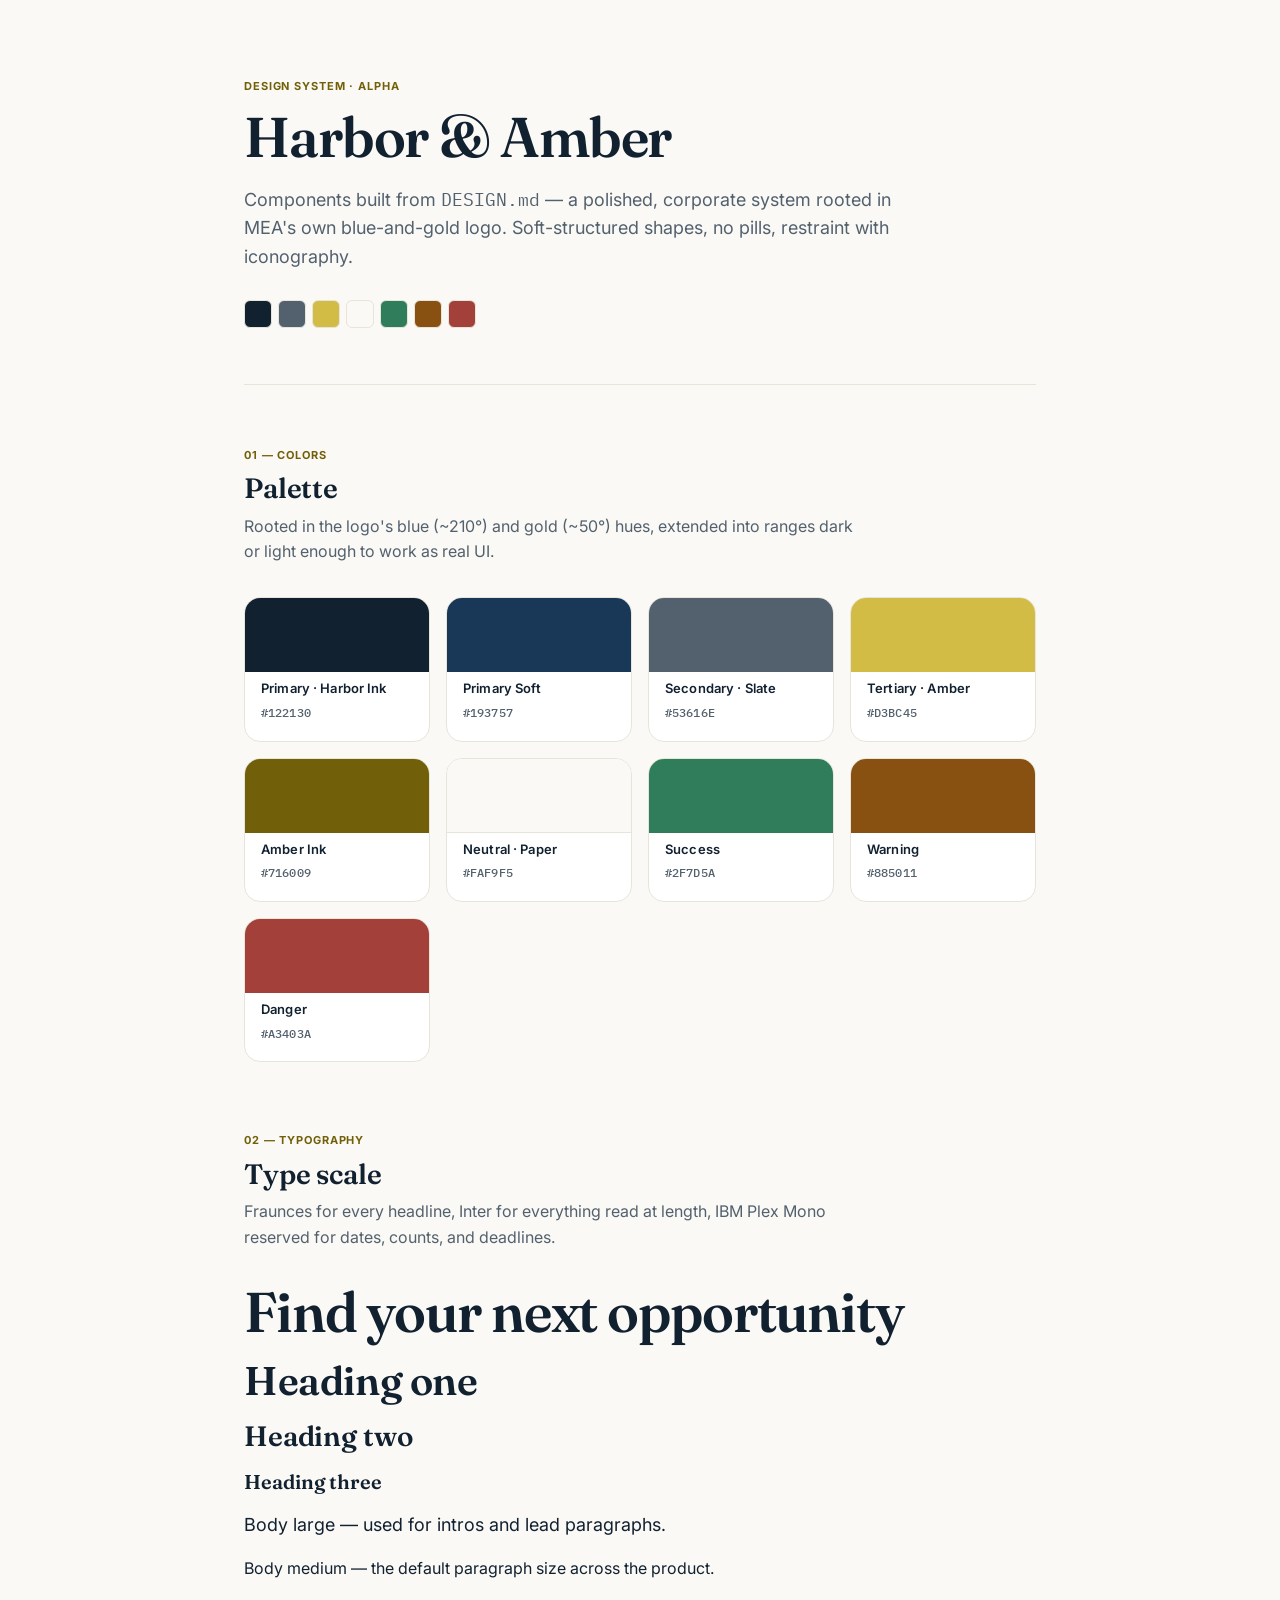
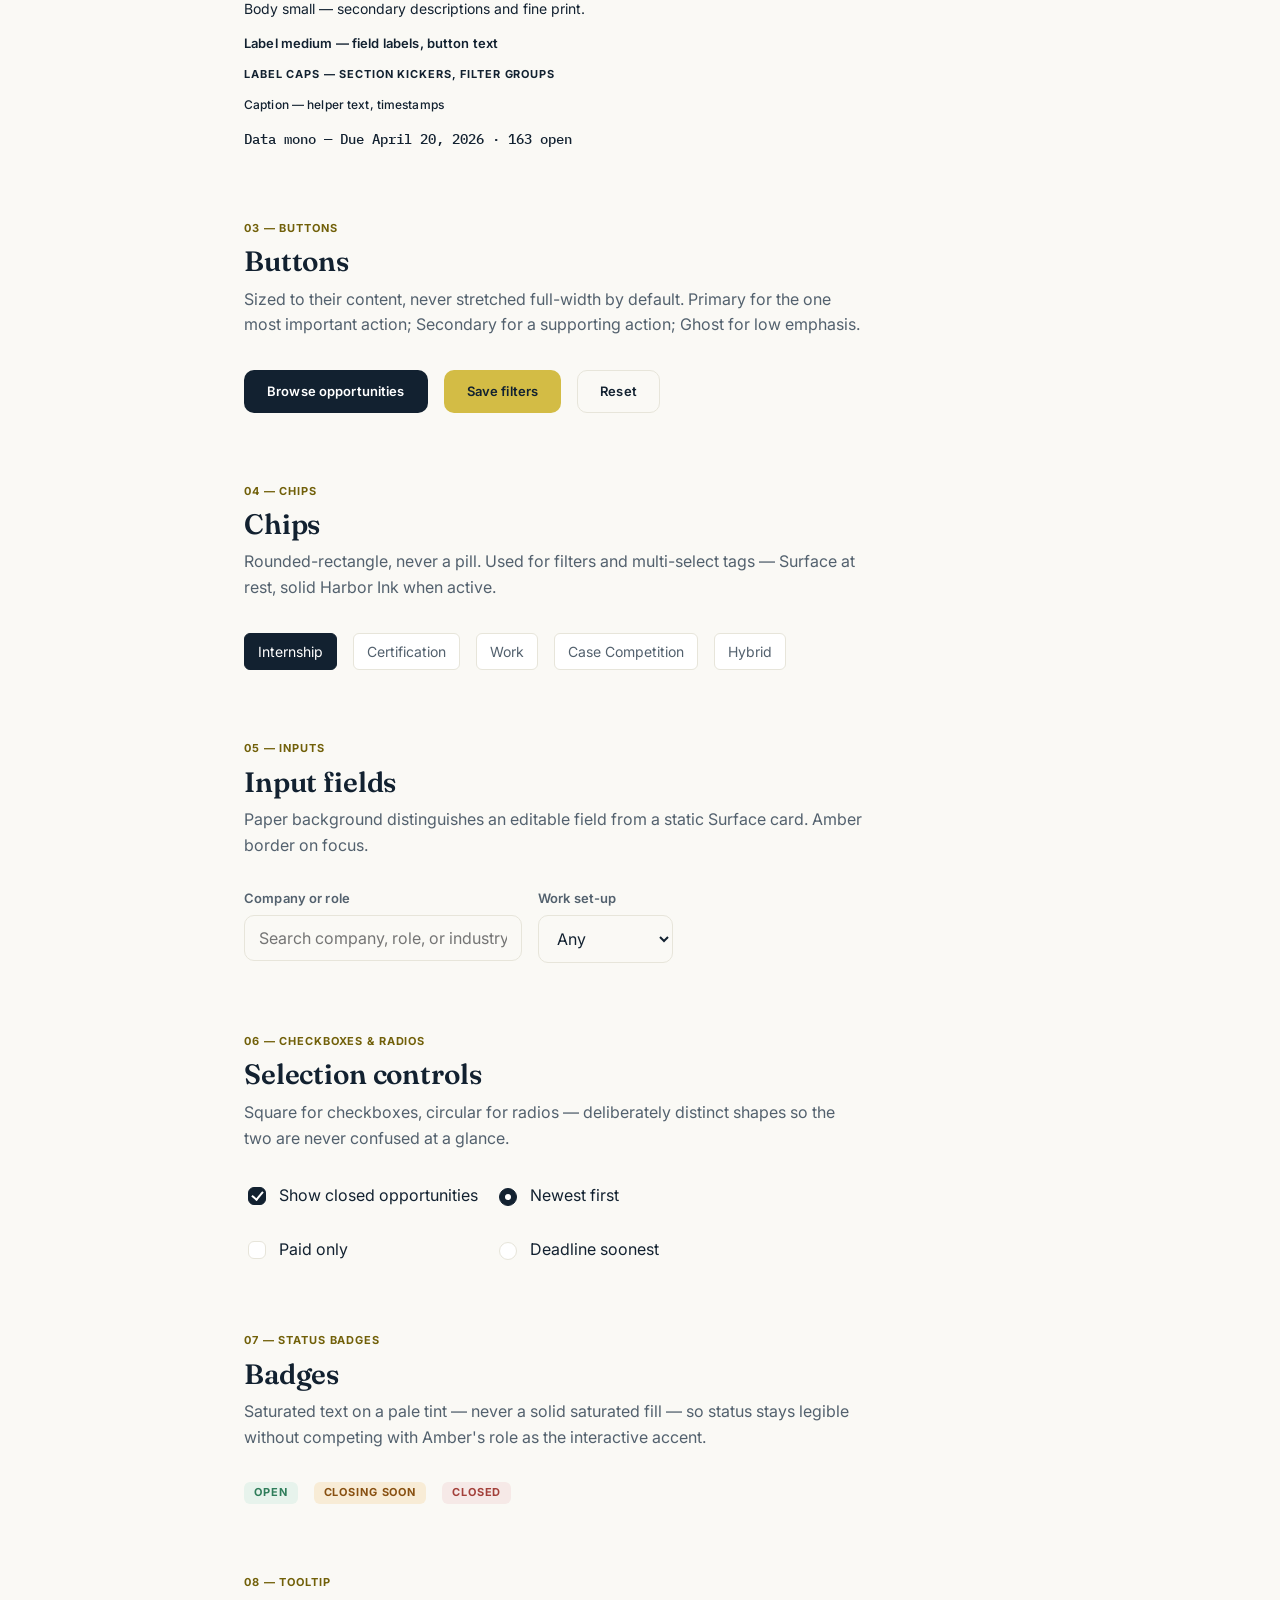
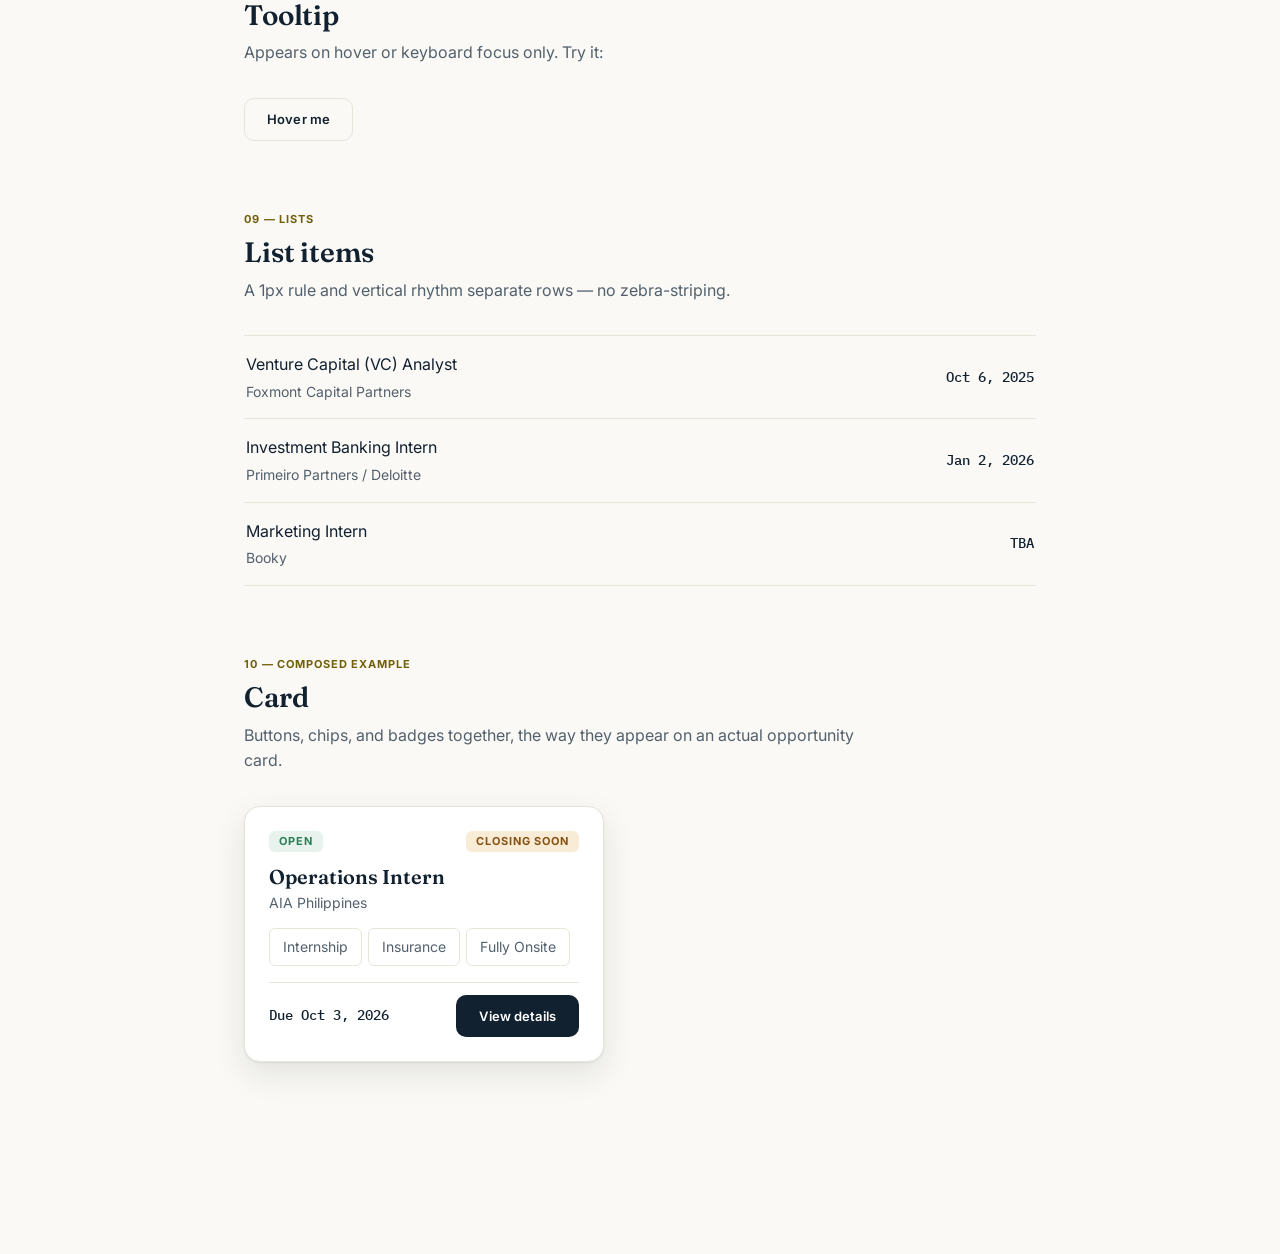
==== components.html @ c2307cd9 "Apply Harbor & Amber design system to the live product page Swaps the ad-hoc navy/gold palette for t" ====
<!doctype html>
<html lang="en">
<head>
<meta charset="utf-8" />
<meta name="viewport" content="width=device-width, initial-scale=1" />
<title>Harbor &amp; Amber — Components</title>
<meta name="description" content="Component showcase for the Harbor & Amber design system (see DESIGN.md)." />
<link rel="preconnect" href="https://fonts.googleapis.com">
<link rel="preconnect" href="https://fonts.gstatic.com" crossorigin>
<link href="https://fonts.googleapis.com/css2?family=Fraunces:ital,wght@0,500;0,600;0,700;1,500&family=Inter:wght@400;500;600;700&family=IBM+Plex+Mono:wght@500;600&display=swap" rel="stylesheet">
<style>
  /* ===== Tokens — mirrors DESIGN.md front matter 1:1 ===== */
  :root{
    --primary:#122130; --primary-strong:#0A141F; --primary-soft:#193757; --on-primary:#FFFFFF;
    --secondary:#53616E; --secondary-tint:#EBF0F4;
    --tertiary:#D3BC45; --tertiary-bright:#E3D06D; --tertiary-ink:#716009; --on-tertiary:var(--primary);
    --neutral:#FAF9F5; --surface:#FFFFFF; --border:#E7E5DA;
    --success:#2F7D5A; --success-bg:#E7F3EC;
    --warning:#885011; --warning-bg:#F8ECD6;
    --danger:#A3403A; --danger-bg:#F6E9E7;

    --r-sm:6px; --r-md:10px; --r-lg:16px; --r-xl:24px; --r-full:9999px;

    --sp-xs:4px; --sp-sm:8px; --sp-md:16px; --sp-lg:24px; --sp-xl:32px; --sp-2xl:48px; --sp-3xl:64px;

    --shadow-contact:0 1px 2px rgba(18,33,48,.08);
    --shadow-ambient:0 12px 32px rgba(18,33,48,.10);
  }

  *{box-sizing:border-box}
  html,body{margin:0;padding:0}
  body{
    background:var(--neutral); color:var(--primary);
    font-family:'Inter',system-ui,sans-serif; font-size:16px; line-height:1.6;
    -webkit-font-smoothing:antialiased;
  }
  .mono{font-family:'IBM Plex Mono',ui-monospace,monospace}

  /* ===== Typography tokens ===== */
  .t-display{font-family:'Fraunces',serif;font-weight:600;font-size:56px;line-height:1.08;letter-spacing:-0.02em;margin:0}
  .t-h1{font-family:'Fraunces',serif;font-weight:600;font-size:40px;line-height:1.12;letter-spacing:-0.01em;margin:0}
  .t-h2{font-family:'Fraunces',serif;font-weight:600;font-size:28px;line-height:1.2;letter-spacing:-0.005em;margin:0}
  .t-h3{font-family:'Fraunces',serif;font-weight:600;font-size:20px;line-height:1.3;margin:0}
  .t-body-lg{font-size:18px;line-height:1.6;font-weight:400;margin:0}
  .t-body-md{font-size:16px;line-height:1.6;font-weight:400;margin:0}
  .t-body-sm{font-size:14px;line-height:1.55;font-weight:400;margin:0}
  .t-label-md{font-size:13px;line-height:1.3;font-weight:600;letter-spacing:0.01em;margin:0}
  .t-label-caps{font-size:11px;line-height:1.2;font-weight:700;letter-spacing:0.08em;text-transform:uppercase;margin:0}
  .t-caption{font-size:12px;line-height:1.4;font-weight:500;letter-spacing:0.01em;margin:0}
  .t-data{font-family:'IBM Plex Mono',monospace;font-size:14px;line-height:1.4;font-weight:500;font-variant-numeric:tabular-nums;margin:0}

  /* ===== Page chrome ===== */
  .page{max-width:840px;margin:0 auto;padding:0 24px 120px}
  header.intro{padding:80px 0 56px;border-bottom:1px solid var(--border);margin-bottom:64px}
  header.intro .kicker{color:var(--tertiary-ink);margin-bottom:14px;display:block}
  header.intro p{color:var(--secondary);max-width:62ch;margin:18px 0 0}
  header.intro .swatchline{display:flex;gap:6px;margin-top:28px}
  header.intro .swatchline span{width:28px;height:28px;border-radius:var(--r-sm);display:block;border:1px solid var(--border)}

  section.spec{margin-bottom:72px}
  section.spec .kicker{display:block;color:var(--tertiary-ink);margin-bottom:10px}
  section.spec .spec-title{margin-bottom:8px}
  section.spec .spec-desc{color:var(--secondary);max-width:62ch;margin-bottom:32px}

  .row{display:flex;flex-wrap:wrap;gap:var(--sp-md);align-items:flex-start}
  .col{display:flex;flex-direction:column;gap:var(--sp-md)}

  /* ===== Colors ===== */
  .swatch-grid{display:grid;grid-template-columns:repeat(auto-fill,minmax(150px,1fr));gap:var(--sp-md)}
  .swatch{border:1px solid var(--border);border-radius:var(--r-lg);overflow:hidden;background:var(--surface)}
  .swatch .fill{height:74px}
  .swatch .meta{padding:var(--sp-sm) var(--sp-md) var(--sp-md)}
  .swatch .meta .name{display:block;margin-bottom:2px}
  .swatch .meta .hex{color:var(--secondary)}

  /* ===== Buttons — soft-structured radius, never a pill, never fullwidth by default ===== */
  .btn{
    display:inline-flex;align-items:center;justify-content:center;
    border-radius:var(--r-md);padding:12px 22px;cursor:pointer;border:1px solid transparent;
    font-family:inherit;transition:background .16s ease,border-color .16s ease,transform .16s ease;
  }
  .btn:active{transform:translateY(1px)}
  .btn-primary{background:var(--primary);color:var(--on-primary)}
  .btn-primary:hover{background:var(--primary-soft)}
  .btn-secondary{background:var(--tertiary);color:var(--on-tertiary)}
  .btn-secondary:hover{background:var(--tertiary-bright)}
  .btn-ghost{background:transparent;color:var(--primary);border-color:var(--border)}
  .btn-ghost:hover{border-color:var(--secondary)}

  /* ===== Chips — rounded-rectangle filters, replaces pill filters ===== */
  .chip{
    display:inline-flex;align-items:center;border:1px solid var(--border);background:var(--surface);
    color:var(--secondary);border-radius:var(--r-sm);padding:7px 13px;cursor:pointer;
    font-family:inherit;transition:all .14s ease;
  }
  .chip:hover{border-color:var(--secondary)}
  .chip.active{background:var(--primary);border-color:var(--primary);color:var(--on-primary)}

  /* ===== Inputs ===== */
  .field{display:flex;flex-direction:column;gap:8px;max-width:320px}
  .field label{color:var(--secondary)}
  .field input, .field select{
    background:var(--neutral);color:var(--primary);border:1px solid var(--border);
    border-radius:var(--r-md);padding:12px 14px;font-family:inherit;font-size:16px;
  }
  .field input:focus, .field select:focus{outline:none;border-color:var(--tertiary);box-shadow:0 0 0 3px rgba(211,188,69,.22)}

  /* ===== Badges ===== */
  .badge{display:inline-flex;align-items:center;border-radius:var(--r-sm);padding:4px 10px}
  .badge-success{background:var(--success-bg);color:var(--success)}
  .badge-warning{background:var(--warning-bg);color:var(--warning)}
  .badge-danger{background:var(--danger-bg);color:var(--danger)}

  /* ===== Checkbox / Radio — square vs circular, deliberately distinct ===== */
  .control-row{display:flex;align-items:center;gap:10px}
  .control-row + .control-row{margin-top:12px}
  .cb, .rd{
    appearance:none;width:18px;height:18px;border:1.5px solid var(--border);background:var(--surface);
    display:inline-block;position:relative;cursor:pointer;flex:none;
  }
  .cb{border-radius:var(--r-sm)}
  .rd{border-radius:var(--r-full)}
  .cb:checked, .rd:checked{background:var(--primary);border-color:var(--primary)}
  .cb:checked::after{
    content:"";position:absolute;left:5px;top:1px;width:5px;height:9px;
    border:solid var(--on-primary);border-width:0 2px 2px 0;transform:rotate(40deg);
  }
  .rd:checked::after{
    content:"";position:absolute;left:5px;top:5px;width:6px;height:6px;border-radius:50%;background:var(--on-primary);
  }

  /* ===== Tooltip ===== */
  .tt-wrap{position:relative;display:inline-block}
  .tt{
    position:absolute;bottom:calc(100% + 8px);left:50%;transform:translateX(-50%) translateY(4px);
    background:var(--primary);color:var(--on-primary);border-radius:var(--r-sm);padding:6px 10px;
    white-space:nowrap;opacity:0;pointer-events:none;transition:opacity .15s ease, transform .15s ease;
  }
  .tt-wrap:hover .tt, .tt-wrap:focus-within .tt{opacity:1;transform:translateX(-50%) translateY(0)}

  /* ===== List ===== */
  .list{border-top:1px solid var(--border)}
  .list-item{
    display:flex;justify-content:space-between;align-items:center;gap:var(--sp-md);
    padding:var(--sp-md) 2px;border-bottom:1px solid var(--border);
  }
  .list-item .li-main{display:flex;flex-direction:column;gap:3px}
  .list-item .li-main .name{color:var(--primary)}
  .list-item .li-main .sub{color:var(--secondary)}

  /* ===== Card (composed example) ===== */
  .demo-card{
    background:var(--surface);border:1px solid var(--border);border-radius:var(--r-lg);
    padding:var(--sp-lg);box-shadow:var(--shadow-contact),var(--shadow-ambient);max-width:360px;
  }
  .demo-card .card-top{display:flex;justify-content:space-between;align-items:flex-start;margin-bottom:12px}
  .demo-card h3{margin:0 0 2px}
  .demo-card .company{color:var(--secondary);margin:0 0 14px}
  .demo-card .chips{display:flex;flex-wrap:wrap;gap:6px;margin-bottom:16px}
  .demo-card .foot{display:flex;justify-content:space-between;align-items:center;padding-top:12px;border-top:1px solid var(--border)}
</style>
</head>
<body>
<div class="page">

  <header class="intro">
    <span class="t-label-caps kicker">Design system · alpha</span>
    <h1 class="t-display">Harbor &amp; Amber</h1>
    <p class="t-body-lg">Components built from <span class="mono">DESIGN.md</span> — a polished,
      corporate system rooted in MEA's own blue-and-gold logo. Soft-structured
      shapes, no pills, restraint with iconography.</p>
    <div class="swatchline" aria-hidden="true">
      <span style="background:var(--primary)"></span>
      <span style="background:var(--secondary)"></span>
      <span style="background:var(--tertiary)"></span>
      <span style="background:var(--neutral);border-color:var(--border)"></span>
      <span style="background:var(--success)"></span>
      <span style="background:var(--warning)"></span>
      <span style="background:var(--danger)"></span>
    </div>
  </header>

  <section class="spec" id="colors">
    <span class="t-label-caps kicker">01 — Colors</span>
    <h2 class="t-h2 spec-title">Palette</h2>
    <p class="t-body-md spec-desc">Rooted in the logo's blue (~210°) and gold (~50°) hues, extended
      into ranges dark or light enough to work as real UI.</p>
    <div class="swatch-grid">
      <div class="swatch"><div class="fill" style="background:var(--primary)"></div>
        <div class="meta"><span class="t-label-md name">Primary · Harbor Ink</span><span class="t-caption mono hex">#122130</span></div></div>
      <div class="swatch"><div class="fill" style="background:var(--primary-soft)"></div>
        <div class="meta"><span class="t-label-md name">Primary Soft</span><span class="t-caption mono hex">#193757</span></div></div>
      <div class="swatch"><div class="fill" style="background:var(--secondary)"></div>
        <div class="meta"><span class="t-label-md name">Secondary · Slate</span><span class="t-caption mono hex">#53616E</span></div></div>
      <div class="swatch"><div class="fill" style="background:var(--tertiary)"></div>
        <div class="meta"><span class="t-label-md name">Tertiary · Amber</span><span class="t-caption mono hex">#D3BC45</span></div></div>
      <div class="swatch"><div class="fill" style="background:var(--tertiary-ink)"></div>
        <div class="meta"><span class="t-label-md name">Amber Ink</span><span class="t-caption mono hex">#716009</span></div></div>
      <div class="swatch"><div class="fill" style="background:var(--neutral);border-bottom:1px solid var(--border)"></div>
        <div class="meta"><span class="t-label-md name">Neutral · Paper</span><span class="t-caption mono hex">#FAF9F5</span></div></div>
      <div class="swatch"><div class="fill" style="background:var(--success)"></div>
        <div class="meta"><span class="t-label-md name">Success</span><span class="t-caption mono hex">#2F7D5A</span></div></div>
      <div class="swatch"><div class="fill" style="background:var(--warning)"></div>
        <div class="meta"><span class="t-label-md name">Warning</span><span class="t-caption mono hex">#885011</span></div></div>
      <div class="swatch"><div class="fill" style="background:var(--danger)"></div>
        <div class="meta"><span class="t-label-md name">Danger</span><span class="t-caption mono hex">#A3403A</span></div></div>
    </div>
  </section>

  <section class="spec" id="type">
    <span class="t-label-caps kicker">02 — Typography</span>
    <h2 class="t-h2 spec-title">Type scale</h2>
    <p class="t-body-md spec-desc">Fraunces for every headline, Inter for everything read at length,
      IBM Plex Mono reserved for dates, counts, and deadlines.</p>
    <div class="col">
      <div class="t-display">Find your next opportunity</div>
      <div class="t-h1">Heading one</div>
      <div class="t-h2">Heading two</div>
      <div class="t-h3">Heading three</div>
      <div class="t-body-lg">Body large — used for intros and lead paragraphs.</div>
      <div class="t-body-md">Body medium — the default paragraph size across the product.</div>
      <div class="t-body-sm">Body small — secondary descriptions and fine print.</div>
      <div class="t-label-md">Label medium — field labels, button text</div>
      <div class="t-label-caps">Label caps — section kickers, filter groups</div>
      <div class="t-caption">Caption — helper text, timestamps</div>
      <div class="t-data">Data mono — Due April 20, 2026 · 163 open</div>
    </div>
  </section>

  <section class="spec" id="buttons">
    <span class="t-label-caps kicker">03 — Buttons</span>
    <h2 class="t-h2 spec-title">Buttons</h2>
    <p class="t-body-md spec-desc">Sized to their content, never stretched full-width by default.
      Primary for the one most important action; Secondary for a supporting action; Ghost for
      low emphasis.</p>
    <div class="row">
      <button class="btn btn-primary t-label-md">Browse opportunities</button>
      <button class="btn btn-secondary t-label-md">Save filters</button>
      <button class="btn btn-ghost t-label-md">Reset</button>
    </div>
  </section>

  <section class="spec" id="chips">
    <span class="t-label-caps kicker">04 — Chips</span>
    <h2 class="t-h2 spec-title">Chips</h2>
    <p class="t-body-md spec-desc">Rounded-rectangle, never a pill. Used for filters and
      multi-select tags — Surface at rest, solid Harbor Ink when active.</p>
    <div class="row">
      <button class="chip t-body-sm active">Internship</button>
      <button class="chip t-body-sm">Certification</button>
      <button class="chip t-body-sm">Work</button>
      <button class="chip t-body-sm">Case Competition</button>
      <button class="chip t-body-sm">Hybrid</button>
    </div>
  </section>

  <section class="spec" id="inputs">
    <span class="t-label-caps kicker">05 — Inputs</span>
    <h2 class="t-h2 spec-title">Input fields</h2>
    <p class="t-body-md spec-desc">Paper background distinguishes an editable field from a static
      Surface card. Amber border on focus.</p>
    <div class="row">
      <div class="field">
        <label class="t-label-md" for="demo-text">Company or role</label>
        <input id="demo-text" type="text" placeholder="Search company, role, or industry…" />
      </div>
      <div class="field">
        <label class="t-label-md" for="demo-select">Work set-up</label>
        <select id="demo-select">
          <option>Any</option>
          <option>Hybrid</option>
          <option>Fully Onsite</option>
          <option>Fully Online</option>
        </select>
      </div>
    </div>
  </section>

  <section class="spec" id="controls">
    <span class="t-label-caps kicker">06 — Checkboxes &amp; Radios</span>
    <h2 class="t-h2 spec-title">Selection controls</h2>
    <p class="t-body-md spec-desc">Square for checkboxes, circular for radios — deliberately
      distinct shapes so the two are never confused at a glance.</p>
    <div class="row">
      <div class="col">
        <label class="control-row t-body-md"><input class="cb" type="checkbox" checked /> Show closed opportunities</label>
        <label class="control-row t-body-md"><input class="cb" type="checkbox" /> Paid only</label>
      </div>
      <div class="col">
        <label class="control-row t-body-md"><input class="rd" type="radio" name="demo-radio" checked /> Newest first</label>
        <label class="control-row t-body-md"><input class="rd" type="radio" name="demo-radio" /> Deadline soonest</label>
      </div>
    </div>
  </section>

  <section class="spec" id="badges">
    <span class="t-label-caps kicker">07 — Status badges</span>
    <h2 class="t-h2 spec-title">Badges</h2>
    <p class="t-body-md spec-desc">Saturated text on a pale tint — never a solid saturated fill —
      so status stays legible without competing with Amber's role as the interactive accent.</p>
    <div class="row">
      <span class="badge badge-success t-label-caps">Open</span>
      <span class="badge badge-warning t-label-caps">Closing soon</span>
      <span class="badge badge-danger t-label-caps">Closed</span>
    </div>
  </section>

  <section class="spec" id="tooltip">
    <span class="t-label-caps kicker">08 — Tooltip</span>
    <h2 class="t-h2 spec-title">Tooltip</h2>
    <p class="t-body-md spec-desc">Appears on hover or keyboard focus only. Try it:</p>
    <span class="tt-wrap">
      <button class="btn btn-ghost t-label-md">Hover me</button>
      <span class="tt t-caption" role="tooltip">Pulled live from the sheet</span>
    </span>
  </section>

  <section class="spec" id="list">
    <span class="t-label-caps kicker">09 — Lists</span>
    <h2 class="t-h2 spec-title">List items</h2>
    <p class="t-body-md spec-desc">A 1px rule and vertical rhythm separate rows — no
      zebra-striping.</p>
    <div class="list">
      <div class="list-item">
        <div class="li-main"><span class="t-body-md name">Venture Capital (VC) Analyst</span><span class="t-body-sm sub">Foxmont Capital Partners</span></div>
        <span class="t-data">Oct 6, 2025</span>
      </div>
      <div class="list-item">
        <div class="li-main"><span class="t-body-md name">Investment Banking Intern</span><span class="t-body-sm sub">Primeiro Partners / Deloitte</span></div>
        <span class="t-data">Jan 2, 2026</span>
      </div>
      <div class="list-item">
        <div class="li-main"><span class="t-body-md name">Marketing Intern</span><span class="t-body-sm sub">Booky</span></div>
        <span class="t-data">TBA</span>
      </div>
    </div>
  </section>

  <section class="spec" id="card">
    <span class="t-label-caps kicker">10 — Composed example</span>
    <h2 class="t-h2 spec-title">Card</h2>
    <p class="t-body-md spec-desc">Buttons, chips, and badges together, the way they appear on an
      actual opportunity card.</p>
    <div class="demo-card">
      <div class="card-top">
        <span class="badge badge-success t-label-caps">Open</span>
        <span class="badge badge-warning t-label-caps">Closing soon</span>
      </div>
      <h3 class="t-h3">Operations Intern</h3>
      <p class="t-body-sm company">AIA Philippines</p>
      <div class="chips">
        <span class="chip t-body-sm">Internship</span>
        <span class="chip t-body-sm">Insurance</span>
        <span class="chip t-body-sm">Fully Onsite</span>
      </div>
      <div class="foot">
        <span class="t-data">Due Oct 3, 2026</span>
        <button class="btn btn-primary t-label-md">View details</button>
      </div>
    </div>
  </section>

</div>
</body>
</html>
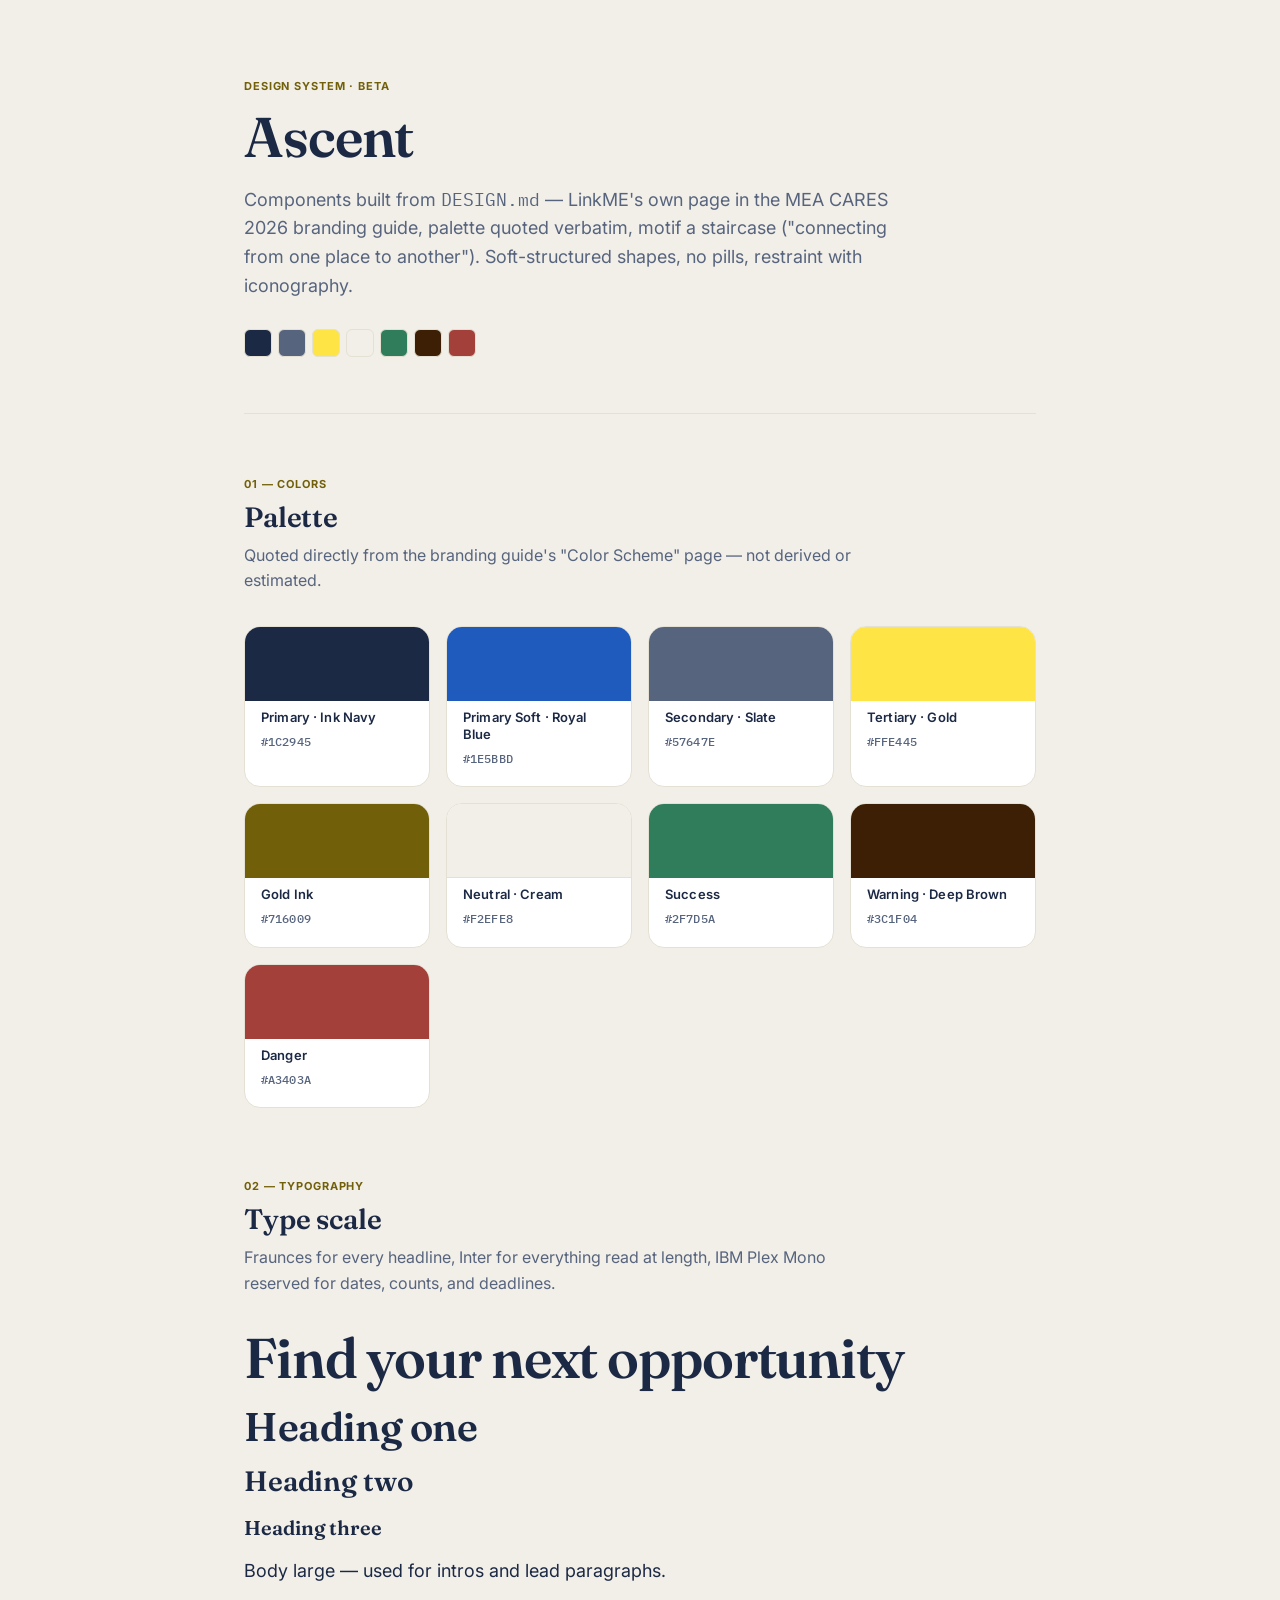
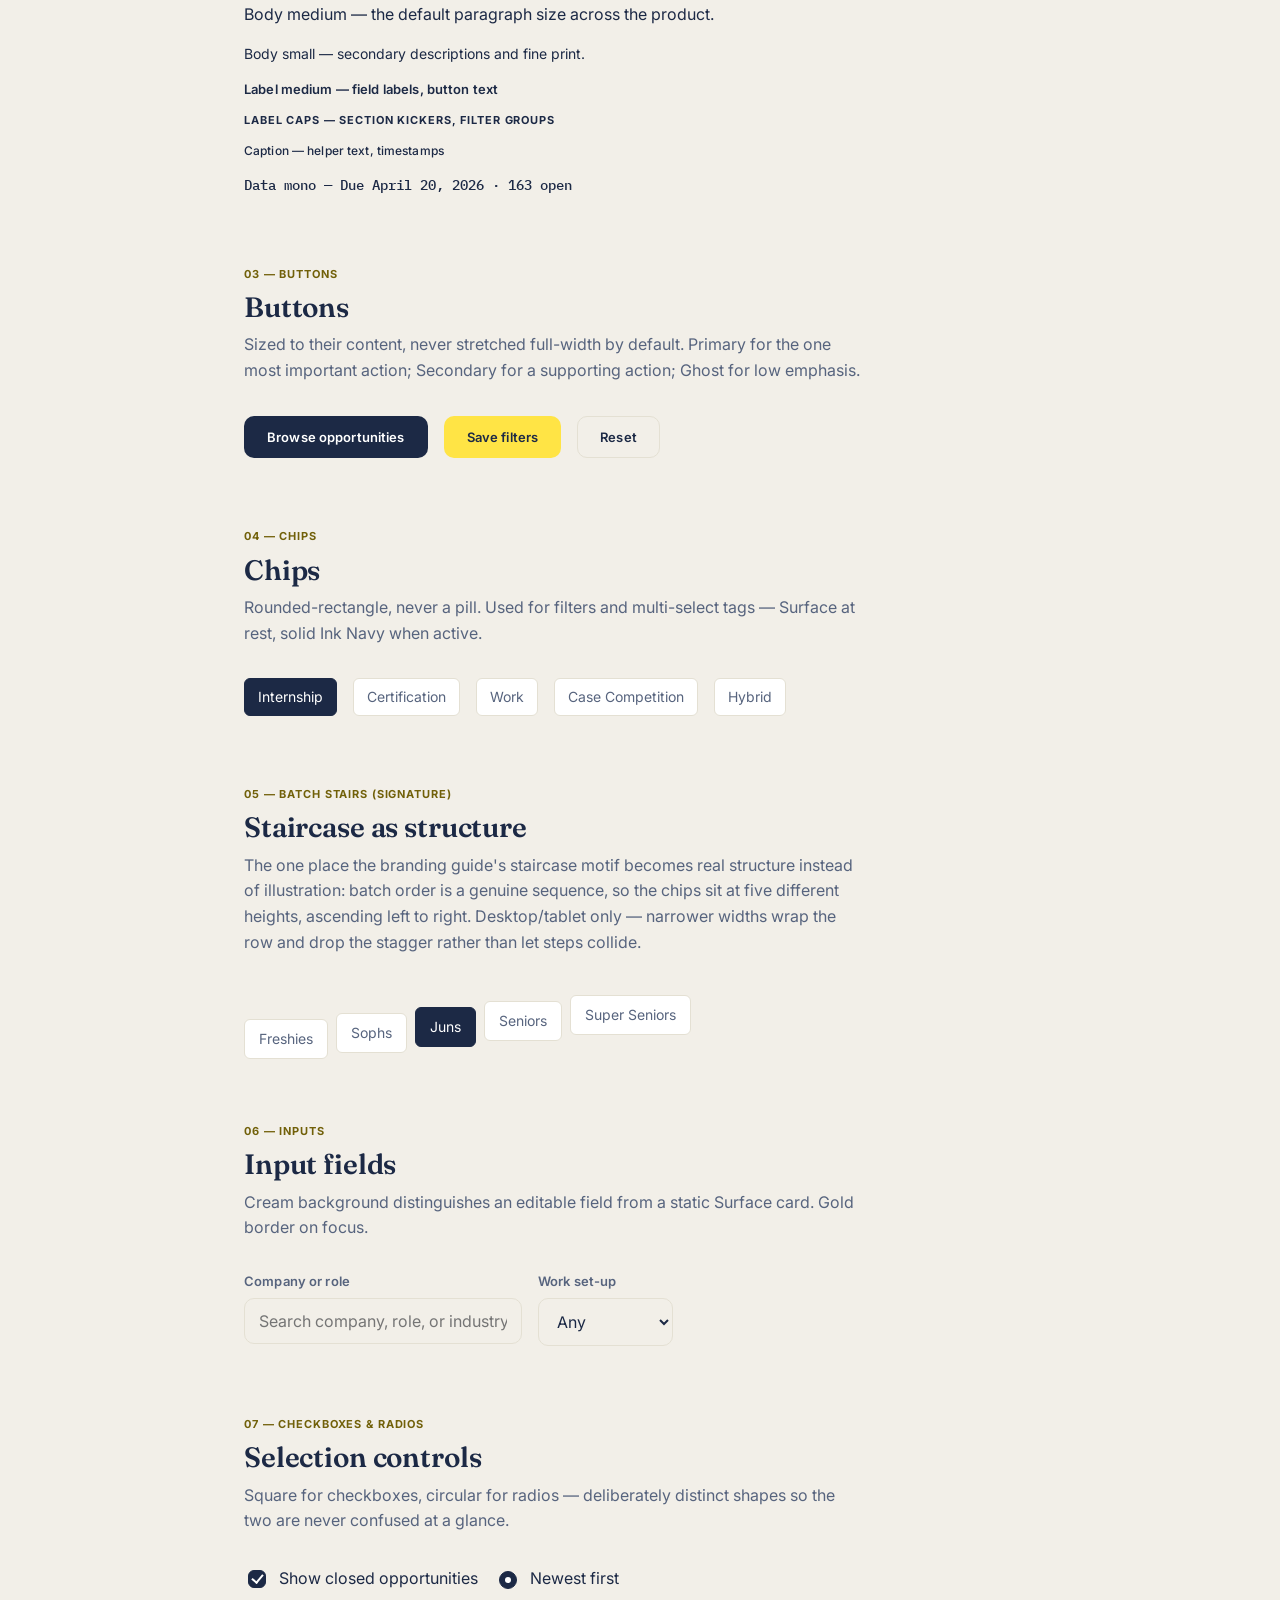
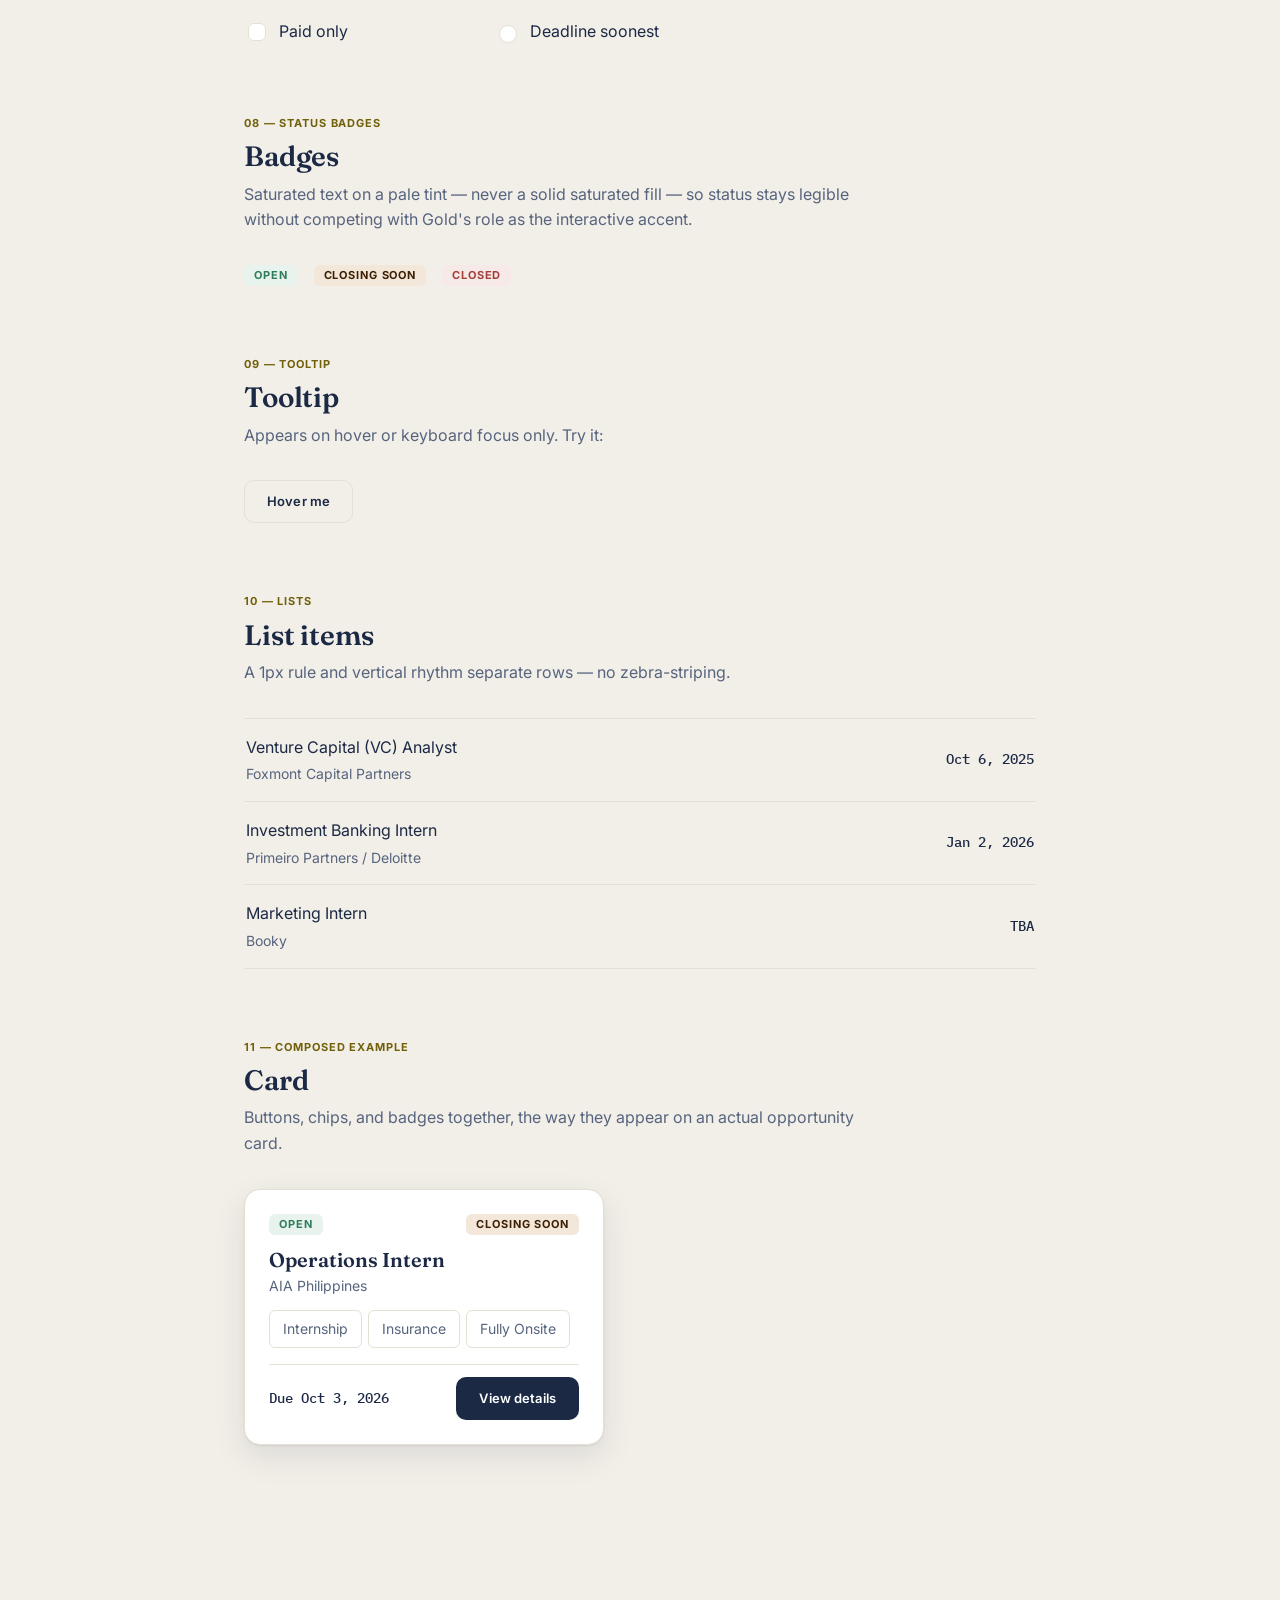
==== commit cd4d09bb: "Rebrand to the official MEA CARES palette and LinkME's staircase motif Swap the invented Harbor & Am" ====
--- a/components.html
+++ b/components.html
@@ -3,28 +3,28 @@
 <head>
 <meta charset="utf-8" />
 <meta name="viewport" content="width=device-width, initial-scale=1" />
-<title>Harbor &amp; Amber — Components</title>
-<meta name="description" content="Component showcase for the Harbor & Amber design system (see DESIGN.md)." />
+<title>Ascent — Components</title>
+<meta name="description" content="Component showcase for the Ascent design system (see DESIGN.md)." />
 <link rel="preconnect" href="https://fonts.googleapis.com">
 <link rel="preconnect" href="https://fonts.gstatic.com" crossorigin>
 <link href="https://fonts.googleapis.com/css2?family=Fraunces:ital,wght@0,500;0,600;0,700;1,500&family=Inter:wght@400;500;600;700&family=IBM+Plex+Mono:wght@500;600&display=swap" rel="stylesheet">
 <style>
   /* ===== Tokens — mirrors DESIGN.md front matter 1:1 ===== */
   :root{
-    --primary:#122130; --primary-strong:#0A141F; --primary-soft:#193757; --on-primary:#FFFFFF;
-    --secondary:#53616E; --secondary-tint:#EBF0F4;
-    --tertiary:#D3BC45; --tertiary-bright:#E3D06D; --tertiary-ink:#716009; --on-tertiary:var(--primary);
-    --neutral:#FAF9F5; --surface:#FFFFFF; --border:#E7E5DA;
+    --primary:#1C2945; --primary-strong:#10182B; --primary-soft:#1E5BBD; --on-primary:#FFFFFF;
+    --secondary:#57647E; --secondary-tint:#EBF0F4;
+    --tertiary:#FFE445; --tertiary-bright:#FFE445; --tertiary-ink:#716009; --on-tertiary:var(--primary);
+    --neutral:#F2EFE8; --surface:#FFFFFF; --border:#E4E0D3;
     --success:#2F7D5A; --success-bg:#E7F3EC;
-    --warning:#885011; --warning-bg:#F8ECD6;
+    --warning:#3C1F04; --warning-bg:#F2E7D8;
     --danger:#A3403A; --danger-bg:#F6E9E7;
 
     --r-sm:6px; --r-md:10px; --r-lg:16px; --r-xl:24px; --r-full:9999px;
 
     --sp-xs:4px; --sp-sm:8px; --sp-md:16px; --sp-lg:24px; --sp-xl:32px; --sp-2xl:48px; --sp-3xl:64px;
 
-    --shadow-contact:0 1px 2px rgba(18,33,48,.08);
-    --shadow-ambient:0 12px 32px rgba(18,33,48,.10);
+    --shadow-contact:0 1px 2px rgba(28,41,69,.08);
+    --shadow-ambient:0 12px 32px rgba(28,41,69,.10);
   }
 
   *{box-sizing:border-box}
@@ -96,6 +96,15 @@
   .chip:hover{border-color:var(--secondary)}
   .chip.active{background:var(--primary);border-color:var(--primary);color:var(--on-primary)}
 
+  /* ===== Batch stairs — the signature motif as structure, not decoration ===== */
+  .stairs-row{display:flex;gap:8px;align-items:flex-end;padding:20px 0 6px}
+  .stairs-row .chip{text-align:center;padding:8px 14px}
+  .stairs-row .chip:nth-child(1){transform:translateY(12px)}
+  .stairs-row .chip:nth-child(2){transform:translateY(6px)}
+  .stairs-row .chip:nth-child(3){transform:translateY(0)}
+  .stairs-row .chip:nth-child(4){transform:translateY(-6px)}
+  .stairs-row .chip:nth-child(5){transform:translateY(-12px)}
+
   /* ===== Inputs ===== */
   .field{display:flex;flex-direction:column;gap:8px;max-width:320px}
   .field label{color:var(--secondary)}
@@ -103,7 +112,7 @@
     background:var(--neutral);color:var(--primary);border:1px solid var(--border);
     border-radius:var(--r-md);padding:12px 14px;font-family:inherit;font-size:16px;
   }
-  .field input:focus, .field select:focus{outline:none;border-color:var(--tertiary);box-shadow:0 0 0 3px rgba(211,188,69,.22)}
+  .field input:focus, .field select:focus{outline:none;border-color:var(--tertiary);box-shadow:0 0 0 3px rgba(255,228,69,.22)}
 
   /* ===== Badges ===== */
   .badge{display:inline-flex;align-items:center;border-radius:var(--r-sm);padding:4px 10px}
@@ -164,11 +173,12 @@
 <div class="page">
 
   <header class="intro">
-    <span class="t-label-caps kicker">Design system · alpha</span>
-    <h1 class="t-display">Harbor &amp; Amber</h1>
-    <p class="t-body-lg">Components built from <span class="mono">DESIGN.md</span> — a polished,
-      corporate system rooted in MEA's own blue-and-gold logo. Soft-structured
-      shapes, no pills, restraint with iconography.</p>
+    <span class="t-label-caps kicker">Design system · beta</span>
+    <h1 class="t-display">Ascent</h1>
+    <p class="t-body-lg">Components built from <span class="mono">DESIGN.md</span> — LinkME's own
+      page in the MEA CARES 2026 branding guide, palette quoted verbatim, motif a staircase
+      ("connecting from one place to another"). Soft-structured shapes, no pills, restraint with
+      iconography.</p>
     <div class="swatchline" aria-hidden="true">
       <span style="background:var(--primary)"></span>
       <span style="background:var(--secondary)"></span>
@@ -183,25 +193,25 @@
   <section class="spec" id="colors">
     <span class="t-label-caps kicker">01 — Colors</span>
     <h2 class="t-h2 spec-title">Palette</h2>
-    <p class="t-body-md spec-desc">Rooted in the logo's blue (~210°) and gold (~50°) hues, extended
-      into ranges dark or light enough to work as real UI.</p>
+    <p class="t-body-md spec-desc">Quoted directly from the branding guide's "Color Scheme" page —
+      not derived or estimated.</p>
     <div class="swatch-grid">
       <div class="swatch"><div class="fill" style="background:var(--primary)"></div>
-        <div class="meta"><span class="t-label-md name">Primary · Harbor Ink</span><span class="t-caption mono hex">#122130</span></div></div>
+        <div class="meta"><span class="t-label-md name">Primary · Ink Navy</span><span class="t-caption mono hex">#1C2945</span></div></div>
       <div class="swatch"><div class="fill" style="background:var(--primary-soft)"></div>
-        <div class="meta"><span class="t-label-md name">Primary Soft</span><span class="t-caption mono hex">#193757</span></div></div>
+        <div class="meta"><span class="t-label-md name">Primary Soft · Royal Blue</span><span class="t-caption mono hex">#1E5BBD</span></div></div>
       <div class="swatch"><div class="fill" style="background:var(--secondary)"></div>
-        <div class="meta"><span class="t-label-md name">Secondary · Slate</span><span class="t-caption mono hex">#53616E</span></div></div>
+        <div class="meta"><span class="t-label-md name">Secondary · Slate</span><span class="t-caption mono hex">#57647E</span></div></div>
       <div class="swatch"><div class="fill" style="background:var(--tertiary)"></div>
-        <div class="meta"><span class="t-label-md name">Tertiary · Amber</span><span class="t-caption mono hex">#D3BC45</span></div></div>
+        <div class="meta"><span class="t-label-md name">Tertiary · Gold</span><span class="t-caption mono hex">#FFE445</span></div></div>
       <div class="swatch"><div class="fill" style="background:var(--tertiary-ink)"></div>
-        <div class="meta"><span class="t-label-md name">Amber Ink</span><span class="t-caption mono hex">#716009</span></div></div>
+        <div class="meta"><span class="t-label-md name">Gold Ink</span><span class="t-caption mono hex">#716009</span></div></div>
       <div class="swatch"><div class="fill" style="background:var(--neutral);border-bottom:1px solid var(--border)"></div>
-        <div class="meta"><span class="t-label-md name">Neutral · Paper</span><span class="t-caption mono hex">#FAF9F5</span></div></div>
+        <div class="meta"><span class="t-label-md name">Neutral · Cream</span><span class="t-caption mono hex">#F2EFE8</span></div></div>
       <div class="swatch"><div class="fill" style="background:var(--success)"></div>
         <div class="meta"><span class="t-label-md name">Success</span><span class="t-caption mono hex">#2F7D5A</span></div></div>
       <div class="swatch"><div class="fill" style="background:var(--warning)"></div>
-        <div class="meta"><span class="t-label-md name">Warning</span><span class="t-caption mono hex">#885011</span></div></div>
+        <div class="meta"><span class="t-label-md name">Warning · Deep Brown</span><span class="t-caption mono hex">#3C1F04</span></div></div>
       <div class="swatch"><div class="fill" style="background:var(--danger)"></div>
         <div class="meta"><span class="t-label-md name">Danger</span><span class="t-caption mono hex">#A3403A</span></div></div>
     </div>
@@ -244,7 +254,7 @@
     <span class="t-label-caps kicker">04 — Chips</span>
     <h2 class="t-h2 spec-title">Chips</h2>
     <p class="t-body-md spec-desc">Rounded-rectangle, never a pill. Used for filters and
-      multi-select tags — Surface at rest, solid Harbor Ink when active.</p>
+      multi-select tags — Surface at rest, solid Ink Navy when active.</p>
     <div class="row">
       <button class="chip t-body-sm active">Internship</button>
       <button class="chip t-body-sm">Certification</button>
@@ -254,11 +264,27 @@
     </div>
   </section>
 
+  <section class="spec" id="stairs">
+    <span class="t-label-caps kicker">05 — Batch stairs (signature)</span>
+    <h2 class="t-h2 spec-title">Staircase as structure</h2>
+    <p class="t-body-md spec-desc">The one place the branding guide's staircase motif becomes real
+      structure instead of illustration: batch order is a genuine sequence, so the chips sit at
+      five different heights, ascending left to right. Desktop/tablet only — narrower widths wrap
+      the row and drop the stagger rather than let steps collide.</p>
+    <div class="stairs-row">
+      <button class="chip t-body-sm">Freshies</button>
+      <button class="chip t-body-sm">Sophs</button>
+      <button class="chip t-body-sm active">Juns</button>
+      <button class="chip t-body-sm">Seniors</button>
+      <button class="chip t-body-sm">Super Seniors</button>
+    </div>
+  </section>
+
   <section class="spec" id="inputs">
-    <span class="t-label-caps kicker">05 — Inputs</span>
+    <span class="t-label-caps kicker">06 — Inputs</span>
     <h2 class="t-h2 spec-title">Input fields</h2>
-    <p class="t-body-md spec-desc">Paper background distinguishes an editable field from a static
-      Surface card. Amber border on focus.</p>
+    <p class="t-body-md spec-desc">Cream background distinguishes an editable field from a static
+      Surface card. Gold border on focus.</p>
     <div class="row">
       <div class="field">
         <label class="t-label-md" for="demo-text">Company or role</label>
@@ -277,7 +303,7 @@
   </section>
 
   <section class="spec" id="controls">
-    <span class="t-label-caps kicker">06 — Checkboxes &amp; Radios</span>
+    <span class="t-label-caps kicker">07 — Checkboxes &amp; Radios</span>
     <h2 class="t-h2 spec-title">Selection controls</h2>
     <p class="t-body-md spec-desc">Square for checkboxes, circular for radios — deliberately
       distinct shapes so the two are never confused at a glance.</p>
@@ -294,10 +320,10 @@
   </section>
 
   <section class="spec" id="badges">
-    <span class="t-label-caps kicker">07 — Status badges</span>
+    <span class="t-label-caps kicker">08 — Status badges</span>
     <h2 class="t-h2 spec-title">Badges</h2>
     <p class="t-body-md spec-desc">Saturated text on a pale tint — never a solid saturated fill —
-      so status stays legible without competing with Amber's role as the interactive accent.</p>
+      so status stays legible without competing with Gold's role as the interactive accent.</p>
     <div class="row">
       <span class="badge badge-success t-label-caps">Open</span>
       <span class="badge badge-warning t-label-caps">Closing soon</span>
@@ -306,7 +332,7 @@
   </section>
 
   <section class="spec" id="tooltip">
-    <span class="t-label-caps kicker">08 — Tooltip</span>
+    <span class="t-label-caps kicker">09 — Tooltip</span>
     <h2 class="t-h2 spec-title">Tooltip</h2>
     <p class="t-body-md spec-desc">Appears on hover or keyboard focus only. Try it:</p>
     <span class="tt-wrap">
@@ -316,7 +342,7 @@
   </section>
 
   <section class="spec" id="list">
-    <span class="t-label-caps kicker">09 — Lists</span>
+    <span class="t-label-caps kicker">10 — Lists</span>
     <h2 class="t-h2 spec-title">List items</h2>
     <p class="t-body-md spec-desc">A 1px rule and vertical rhythm separate rows — no
       zebra-striping.</p>
@@ -337,7 +363,7 @@
   </section>
 
   <section class="spec" id="card">
-    <span class="t-label-caps kicker">10 — Composed example</span>
+    <span class="t-label-caps kicker">11 — Composed example</span>
     <h2 class="t-h2 spec-title">Card</h2>
     <p class="t-body-md spec-desc">Buttons, chips, and badges together, the way they appear on an
       actual opportunity card.</p>
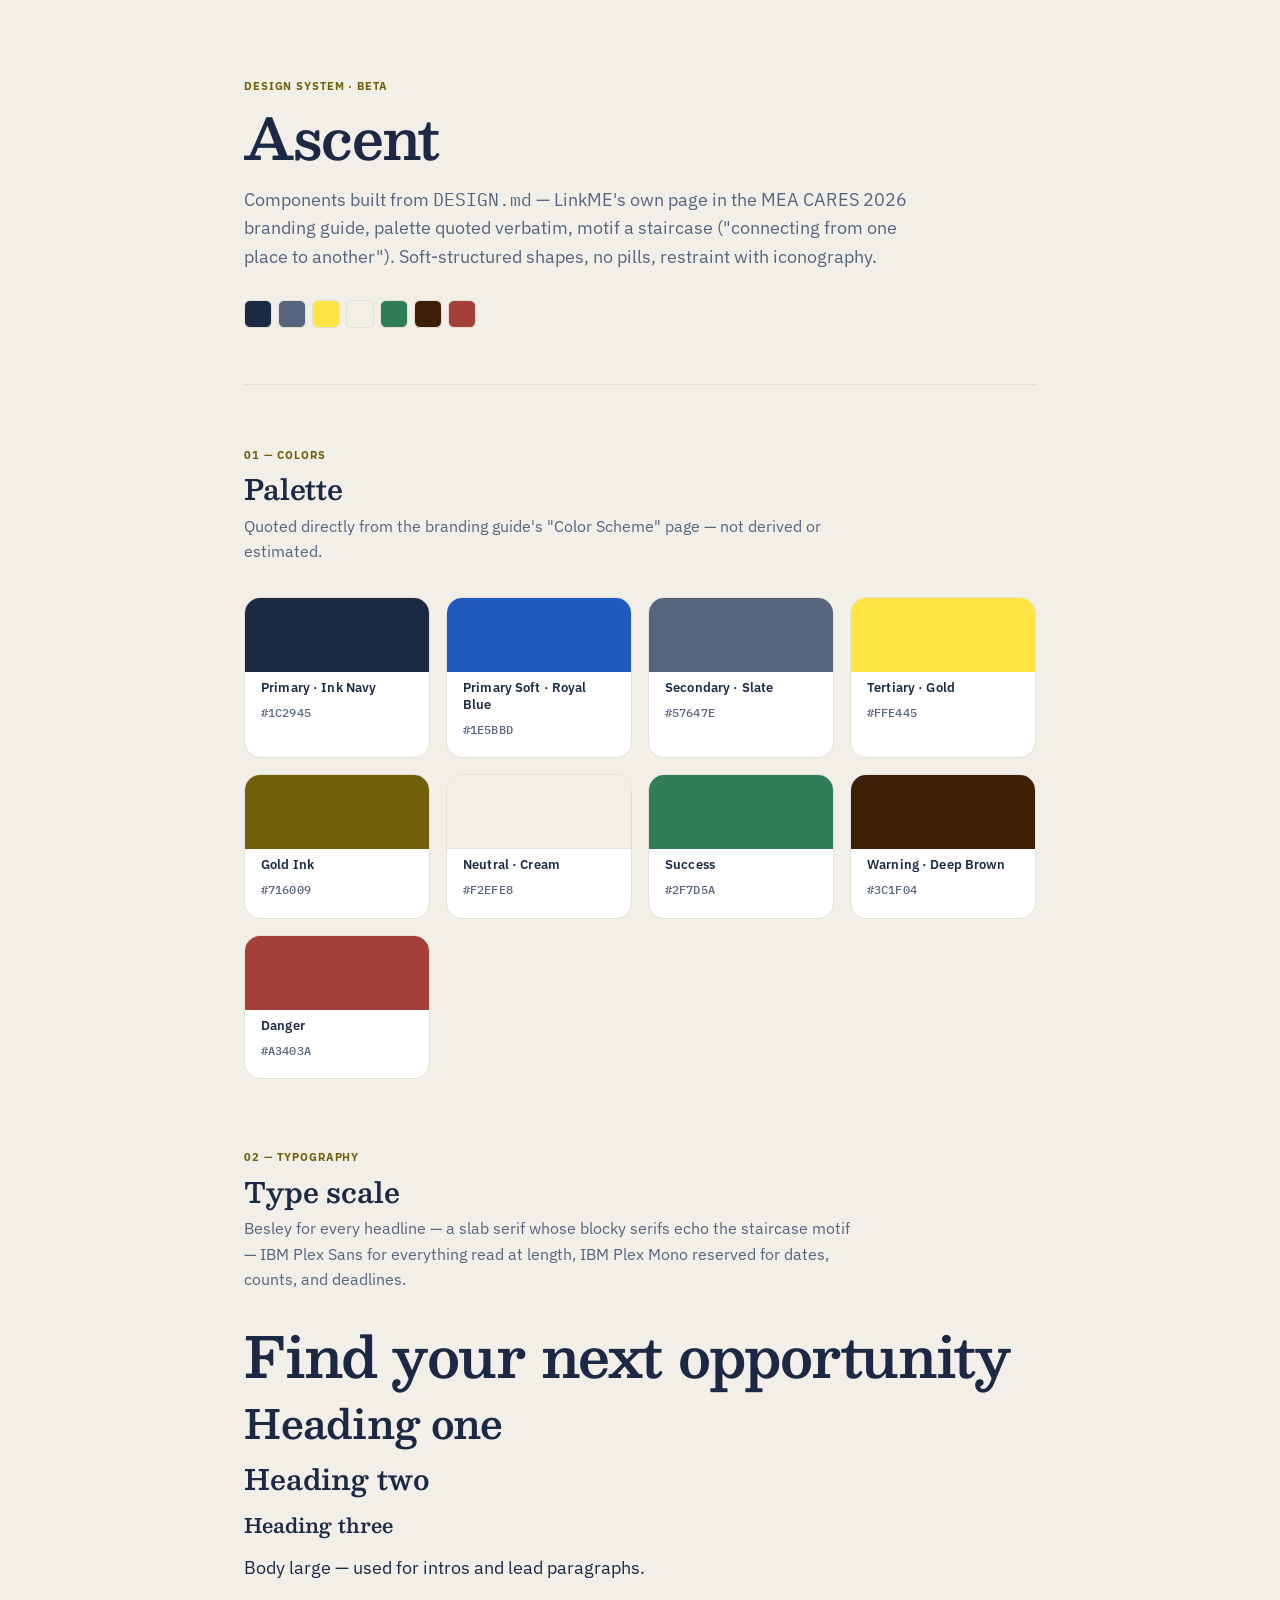
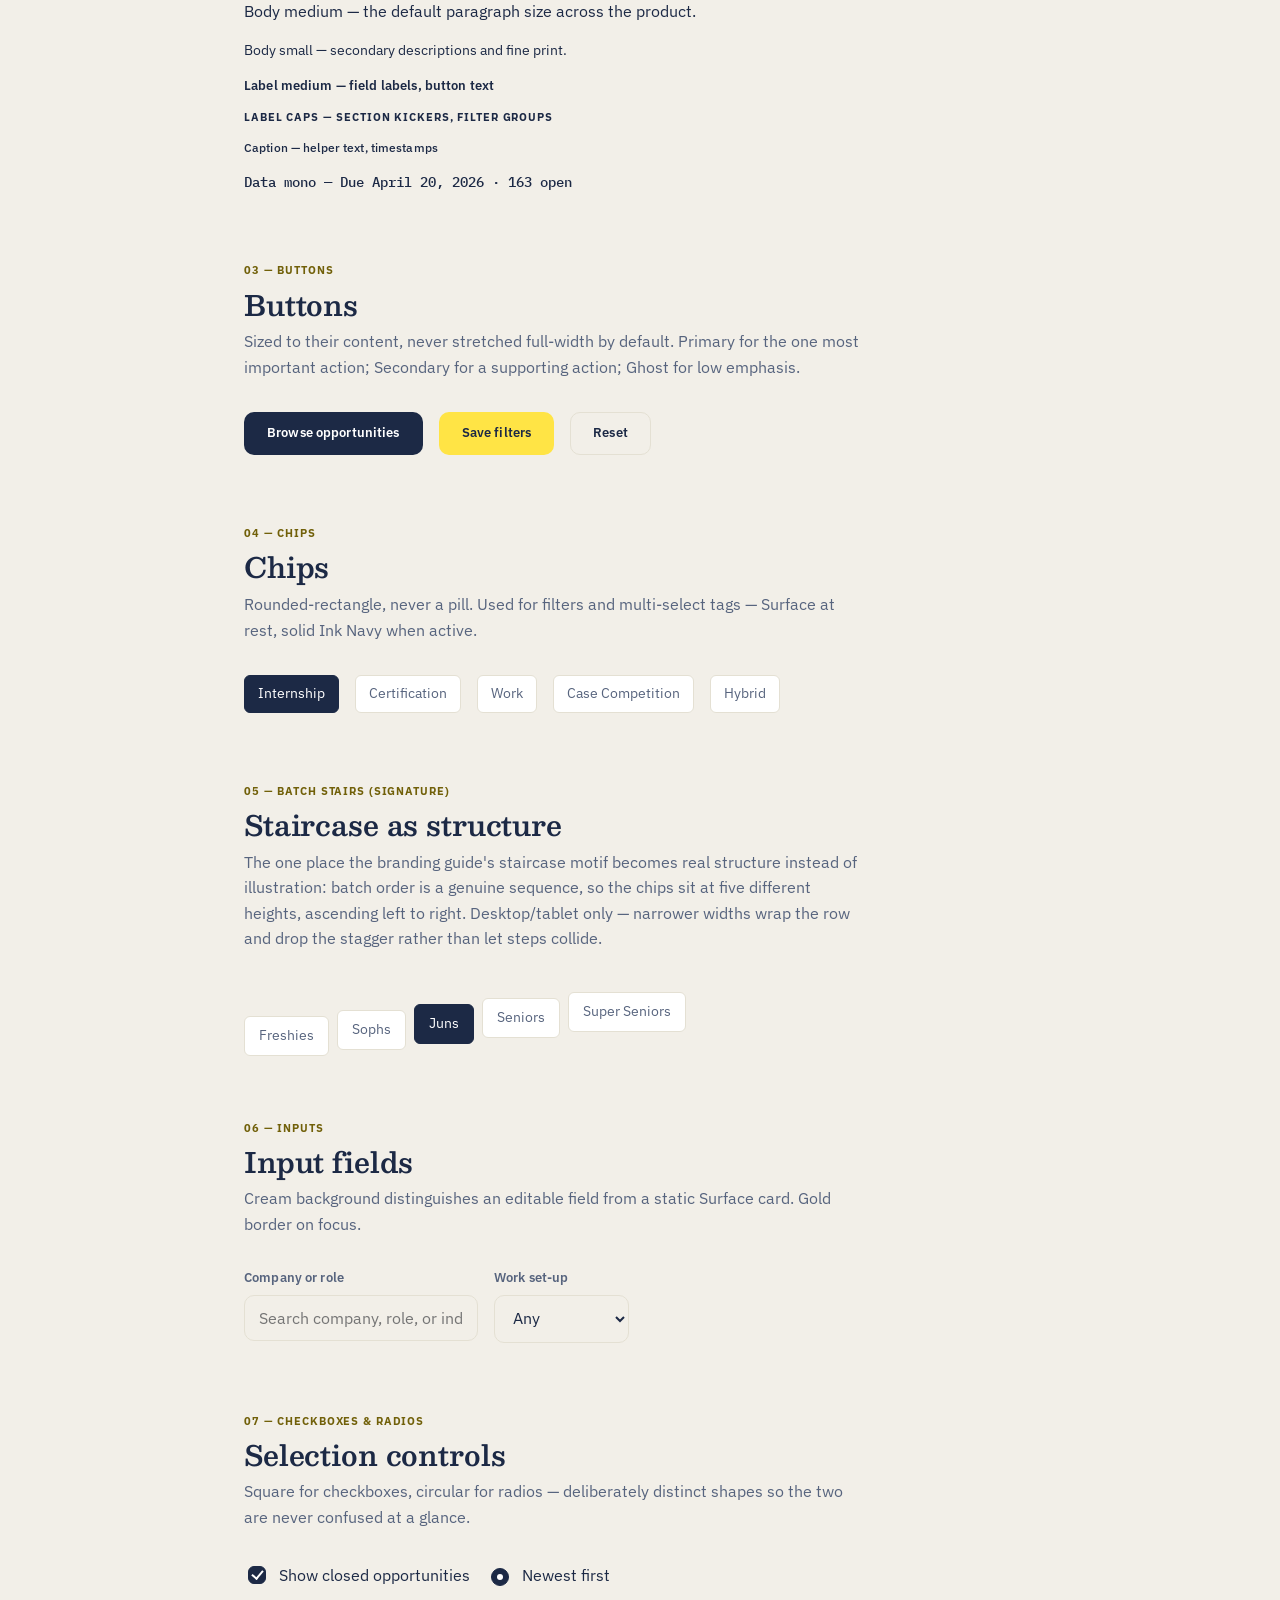
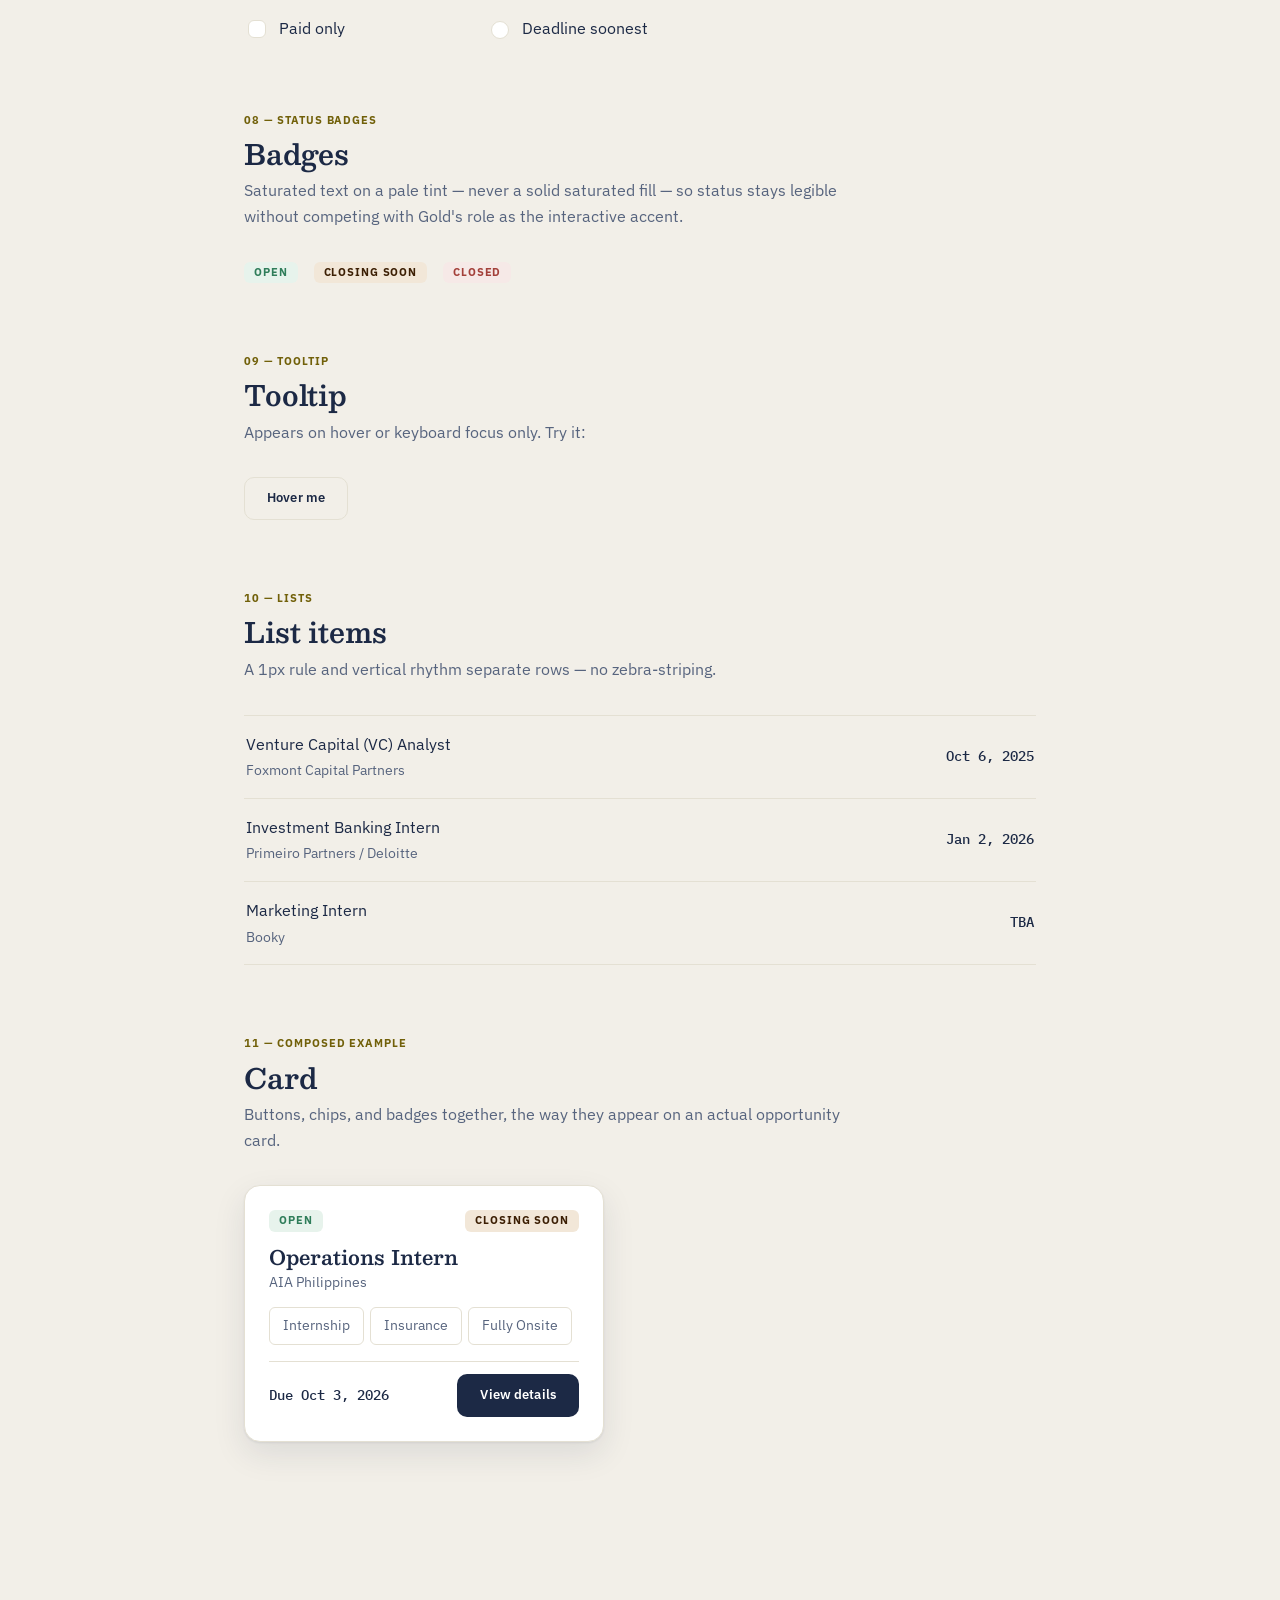
==== commit 6558b160: "Rework typography, fix nav consistency, clarify save-listings copy Typography: replace Fraunces + In" ====
--- a/components.html
+++ b/components.html
@@ -7,7 +7,7 @@
 <meta name="description" content="Component showcase for the Ascent design system (see DESIGN.md)." />
 <link rel="preconnect" href="https://fonts.googleapis.com">
 <link rel="preconnect" href="https://fonts.gstatic.com" crossorigin>
-<link href="https://fonts.googleapis.com/css2?family=Fraunces:ital,wght@0,500;0,600;0,700;1,500&family=Inter:wght@400;500;600;700&family=IBM+Plex+Mono:wght@500;600&display=swap" rel="stylesheet">
+<link href="https://fonts.googleapis.com/css2?family=Besley:ital,wght@0,600;0,700;1,500;1,600&family=IBM+Plex+Sans:wght@400;500;600;700&family=IBM+Plex+Mono:wght@500;600&display=swap" rel="stylesheet">
 <style>
   /* ===== Tokens — mirrors DESIGN.md front matter 1:1 ===== */
   :root{
@@ -31,16 +31,16 @@
   html,body{margin:0;padding:0}
   body{
     background:var(--neutral); color:var(--primary);
-    font-family:'Inter',system-ui,sans-serif; font-size:16px; line-height:1.6;
+    font-family:'IBM Plex Sans',system-ui,sans-serif; font-size:16px; line-height:1.6;
     -webkit-font-smoothing:antialiased;
   }
   .mono{font-family:'IBM Plex Mono',ui-monospace,monospace}
 
   /* ===== Typography tokens ===== */
-  .t-display{font-family:'Fraunces',serif;font-weight:600;font-size:56px;line-height:1.08;letter-spacing:-0.02em;margin:0}
-  .t-h1{font-family:'Fraunces',serif;font-weight:600;font-size:40px;line-height:1.12;letter-spacing:-0.01em;margin:0}
-  .t-h2{font-family:'Fraunces',serif;font-weight:600;font-size:28px;line-height:1.2;letter-spacing:-0.005em;margin:0}
-  .t-h3{font-family:'Fraunces',serif;font-weight:600;font-size:20px;line-height:1.3;margin:0}
+  .t-display{font-family:'Besley',serif;font-weight:600;font-size:56px;line-height:1.08;letter-spacing:-0.02em;margin:0}
+  .t-h1{font-family:'Besley',serif;font-weight:600;font-size:40px;line-height:1.12;letter-spacing:-0.01em;margin:0}
+  .t-h2{font-family:'Besley',serif;font-weight:600;font-size:28px;line-height:1.2;letter-spacing:-0.005em;margin:0}
+  .t-h3{font-family:'Besley',serif;font-weight:600;font-size:20px;line-height:1.3;margin:0}
   .t-body-lg{font-size:18px;line-height:1.6;font-weight:400;margin:0}
   .t-body-md{font-size:16px;line-height:1.6;font-weight:400;margin:0}
   .t-body-sm{font-size:14px;line-height:1.55;font-weight:400;margin:0}
@@ -220,8 +220,9 @@
   <section class="spec" id="type">
     <span class="t-label-caps kicker">02 — Typography</span>
     <h2 class="t-h2 spec-title">Type scale</h2>
-    <p class="t-body-md spec-desc">Fraunces for every headline, Inter for everything read at length,
-      IBM Plex Mono reserved for dates, counts, and deadlines.</p>
+    <p class="t-body-md spec-desc">Besley for every headline — a slab serif whose blocky serifs echo
+      the staircase motif — IBM Plex Sans for everything read at length, IBM Plex Mono reserved for
+      dates, counts, and deadlines.</p>
     <div class="col">
       <div class="t-display">Find your next opportunity</div>
       <div class="t-h1">Heading one</div>
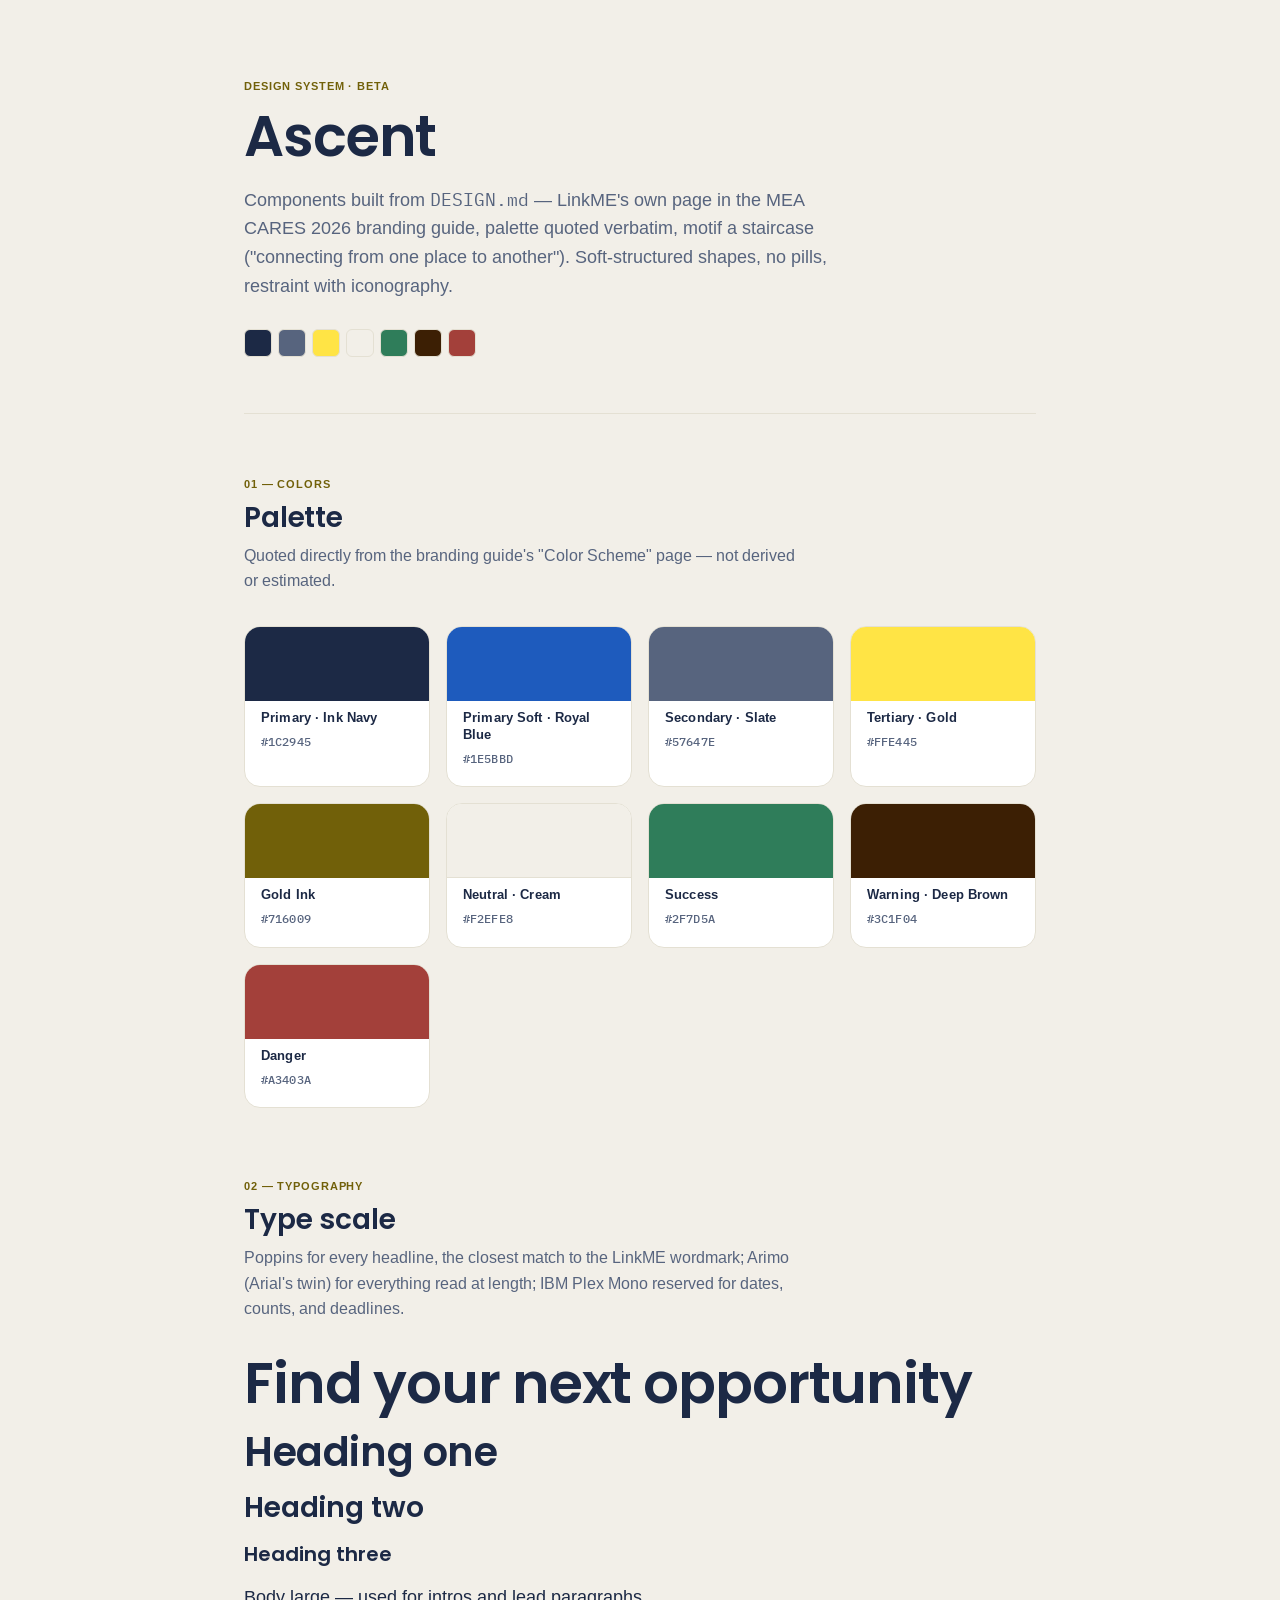
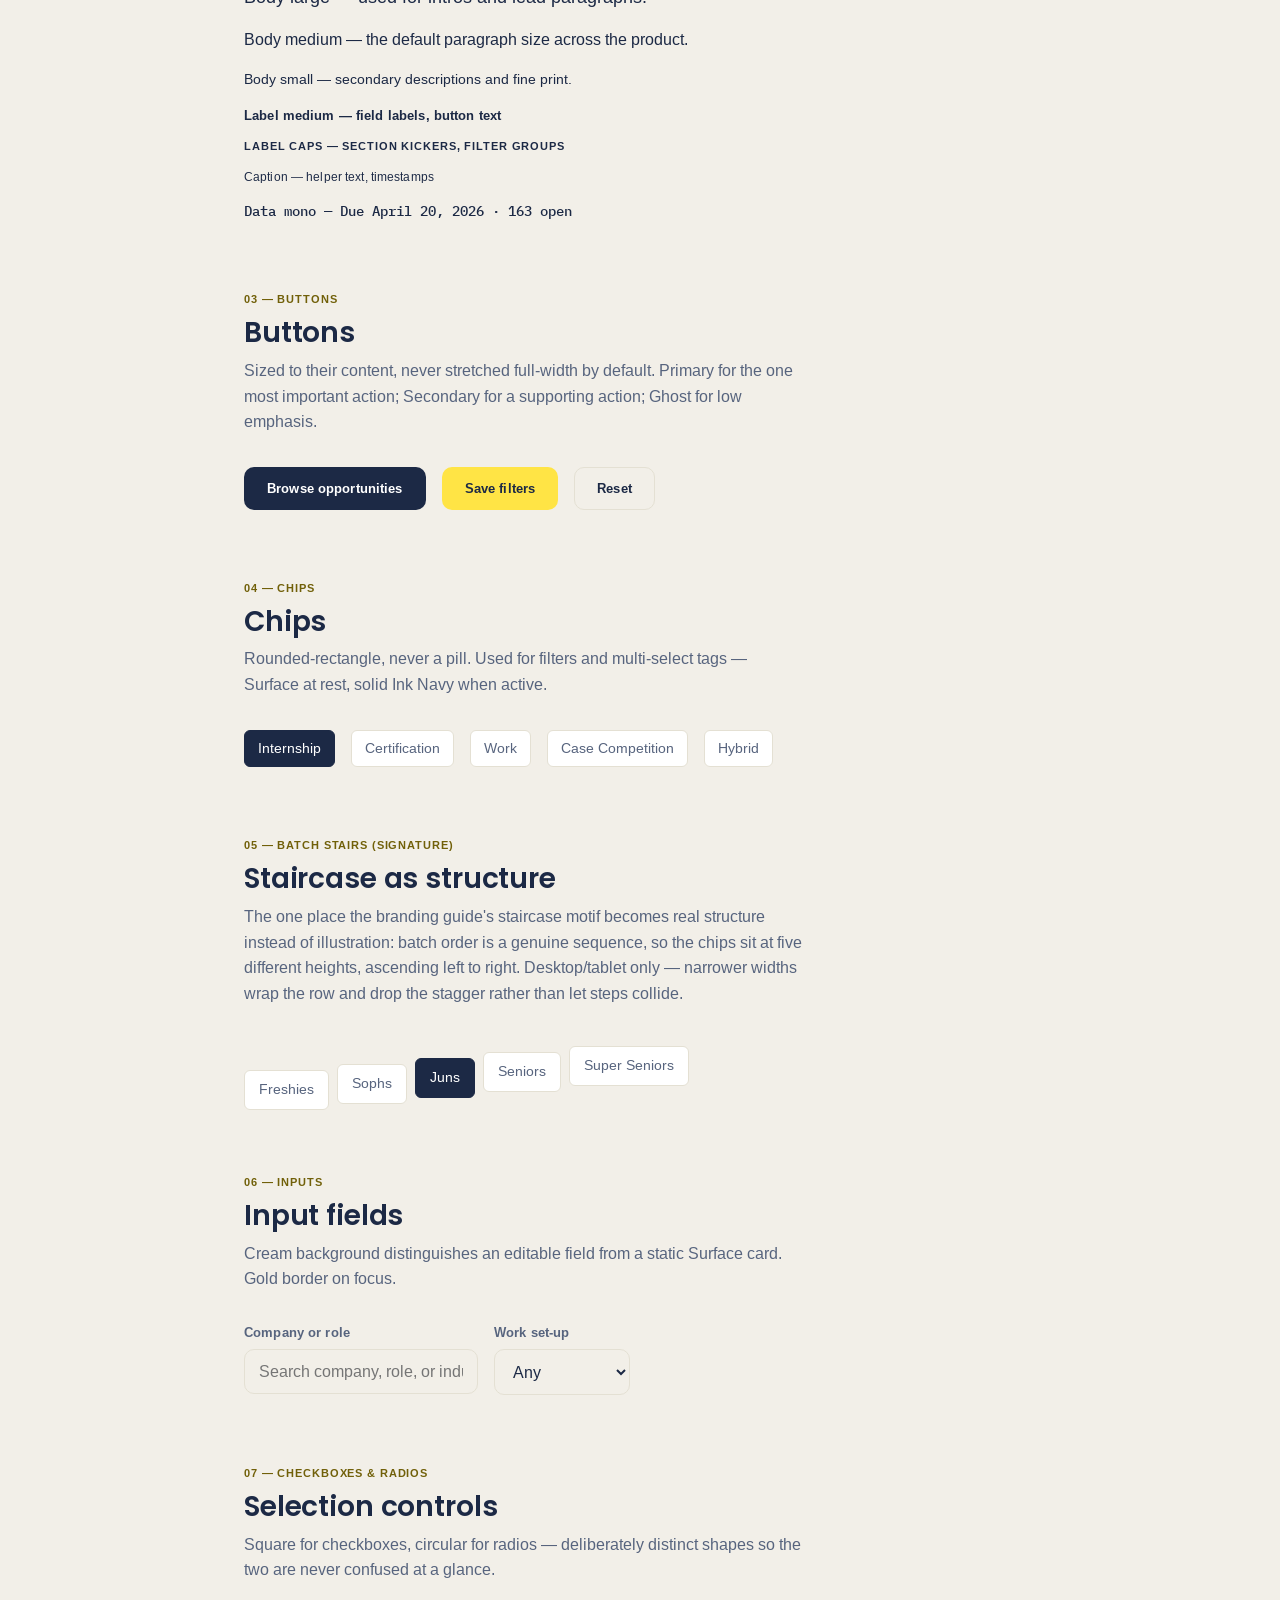
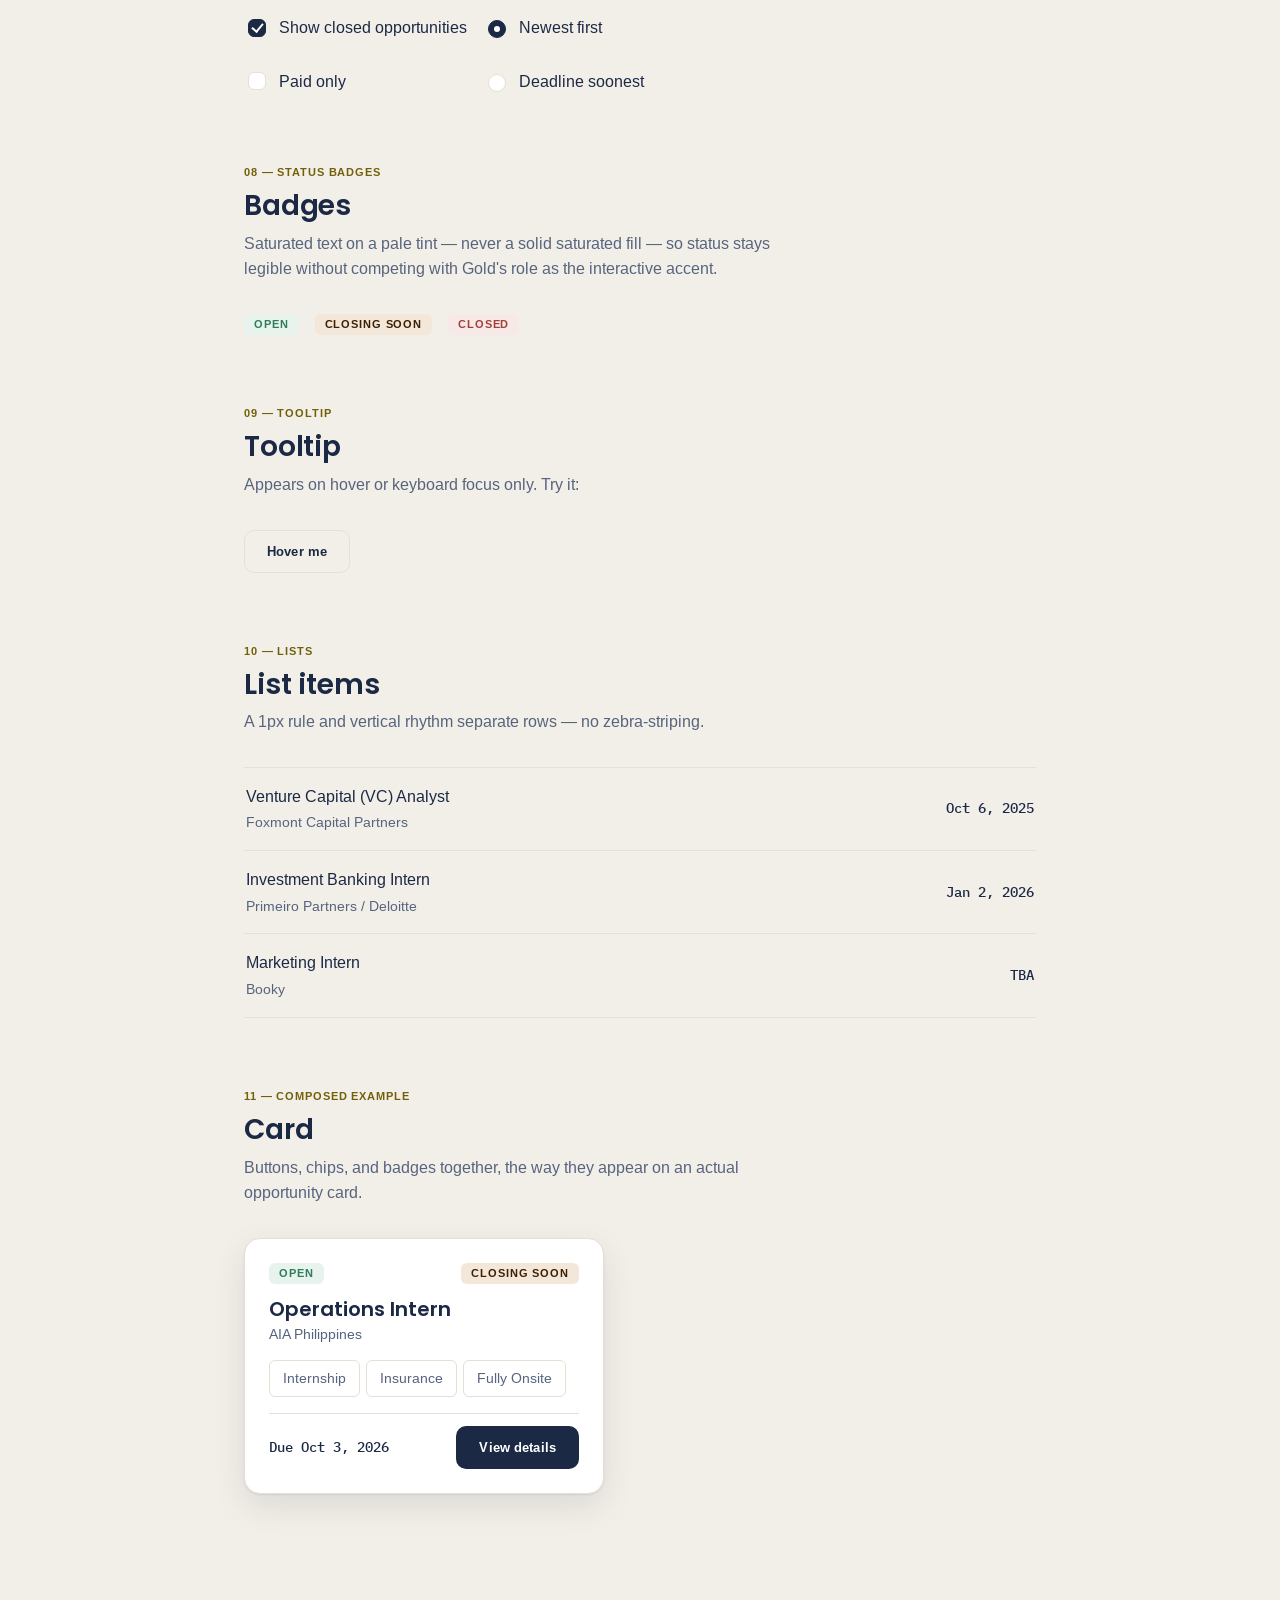
==== commit ce624b44: "Rebrand to the LinkME banner, add Async Documents, hide after 6 months - The MEA CARES / LinkME bann" ====
--- a/components.html
+++ b/components.html
@@ -2,12 +2,13 @@
 <html lang="en">
 <head>
 <meta charset="utf-8" />
+<meta name="robots" content="noindex" />
 <meta name="viewport" content="width=device-width, initial-scale=1" />
 <title>Ascent — Components</title>
 <meta name="description" content="Component showcase for the Ascent design system (see DESIGN.md)." />
 <link rel="preconnect" href="https://fonts.googleapis.com">
 <link rel="preconnect" href="https://fonts.gstatic.com" crossorigin>
-<link href="https://fonts.googleapis.com/css2?family=Besley:ital,wght@0,600;0,700;1,500;1,600&family=IBM+Plex+Sans:wght@400;500;600;700&family=IBM+Plex+Mono:wght@500;600&display=swap" rel="stylesheet">
+<link href="https://fonts.googleapis.com/css2?family=Poppins:wght@600;700;800&family=Arimo:wght@400;700&family=IBM+Plex+Mono:wght@500;600&display=swap" rel="stylesheet">
 <style>
   /* ===== Tokens — mirrors DESIGN.md front matter 1:1 ===== */
   :root{
@@ -31,16 +32,16 @@
   html,body{margin:0;padding:0}
   body{
     background:var(--neutral); color:var(--primary);
-    font-family:'IBM Plex Sans',system-ui,sans-serif; font-size:16px; line-height:1.6;
+    font-family:'Arimo',system-ui,sans-serif; font-size:16px; line-height:1.6;
     -webkit-font-smoothing:antialiased;
   }
   .mono{font-family:'IBM Plex Mono',ui-monospace,monospace}
 
   /* ===== Typography tokens ===== */
-  .t-display{font-family:'Besley',serif;font-weight:600;font-size:56px;line-height:1.08;letter-spacing:-0.02em;margin:0}
-  .t-h1{font-family:'Besley',serif;font-weight:600;font-size:40px;line-height:1.12;letter-spacing:-0.01em;margin:0}
-  .t-h2{font-family:'Besley',serif;font-weight:600;font-size:28px;line-height:1.2;letter-spacing:-0.005em;margin:0}
-  .t-h3{font-family:'Besley',serif;font-weight:600;font-size:20px;line-height:1.3;margin:0}
+  .t-display{font-family:'Poppins',serif;font-weight:600;font-size:56px;line-height:1.08;letter-spacing:-0.02em;margin:0}
+  .t-h1{font-family:'Poppins',serif;font-weight:600;font-size:40px;line-height:1.12;letter-spacing:-0.01em;margin:0}
+  .t-h2{font-family:'Poppins',serif;font-weight:600;font-size:28px;line-height:1.2;letter-spacing:-0.005em;margin:0}
+  .t-h3{font-family:'Poppins',serif;font-weight:600;font-size:20px;line-height:1.3;margin:0}
   .t-body-lg{font-size:18px;line-height:1.6;font-weight:400;margin:0}
   .t-body-md{font-size:16px;line-height:1.6;font-weight:400;margin:0}
   .t-body-sm{font-size:14px;line-height:1.55;font-weight:400;margin:0}
@@ -220,8 +221,8 @@
   <section class="spec" id="type">
     <span class="t-label-caps kicker">02 — Typography</span>
     <h2 class="t-h2 spec-title">Type scale</h2>
-    <p class="t-body-md spec-desc">Besley for every headline — a slab serif whose blocky serifs echo
-      the staircase motif — IBM Plex Sans for everything read at length, IBM Plex Mono reserved for
+    <p class="t-body-md spec-desc">Poppins for every headline, the closest match to the LinkME
+      wordmark; Arimo (Arial's twin) for everything read at length; IBM Plex Mono reserved for
       dates, counts, and deadlines.</p>
     <div class="col">
       <div class="t-display">Find your next opportunity</div>
